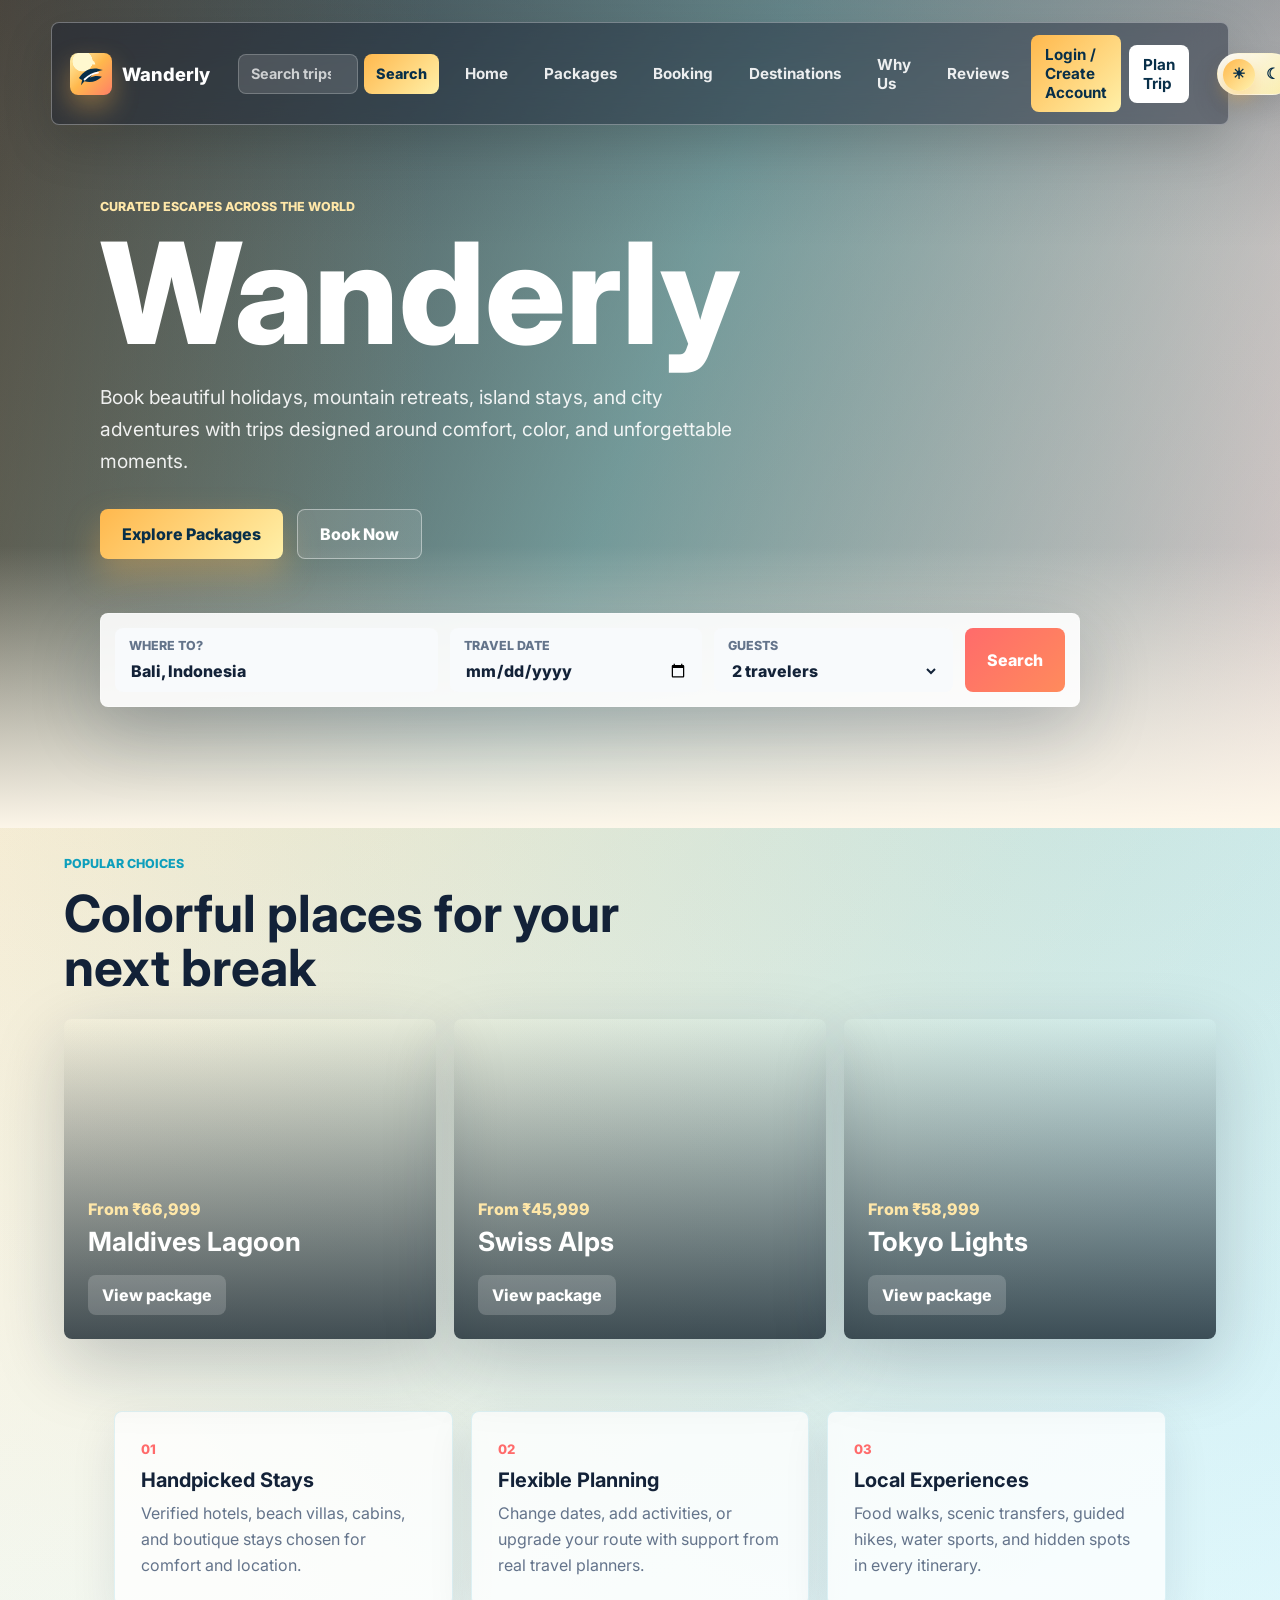
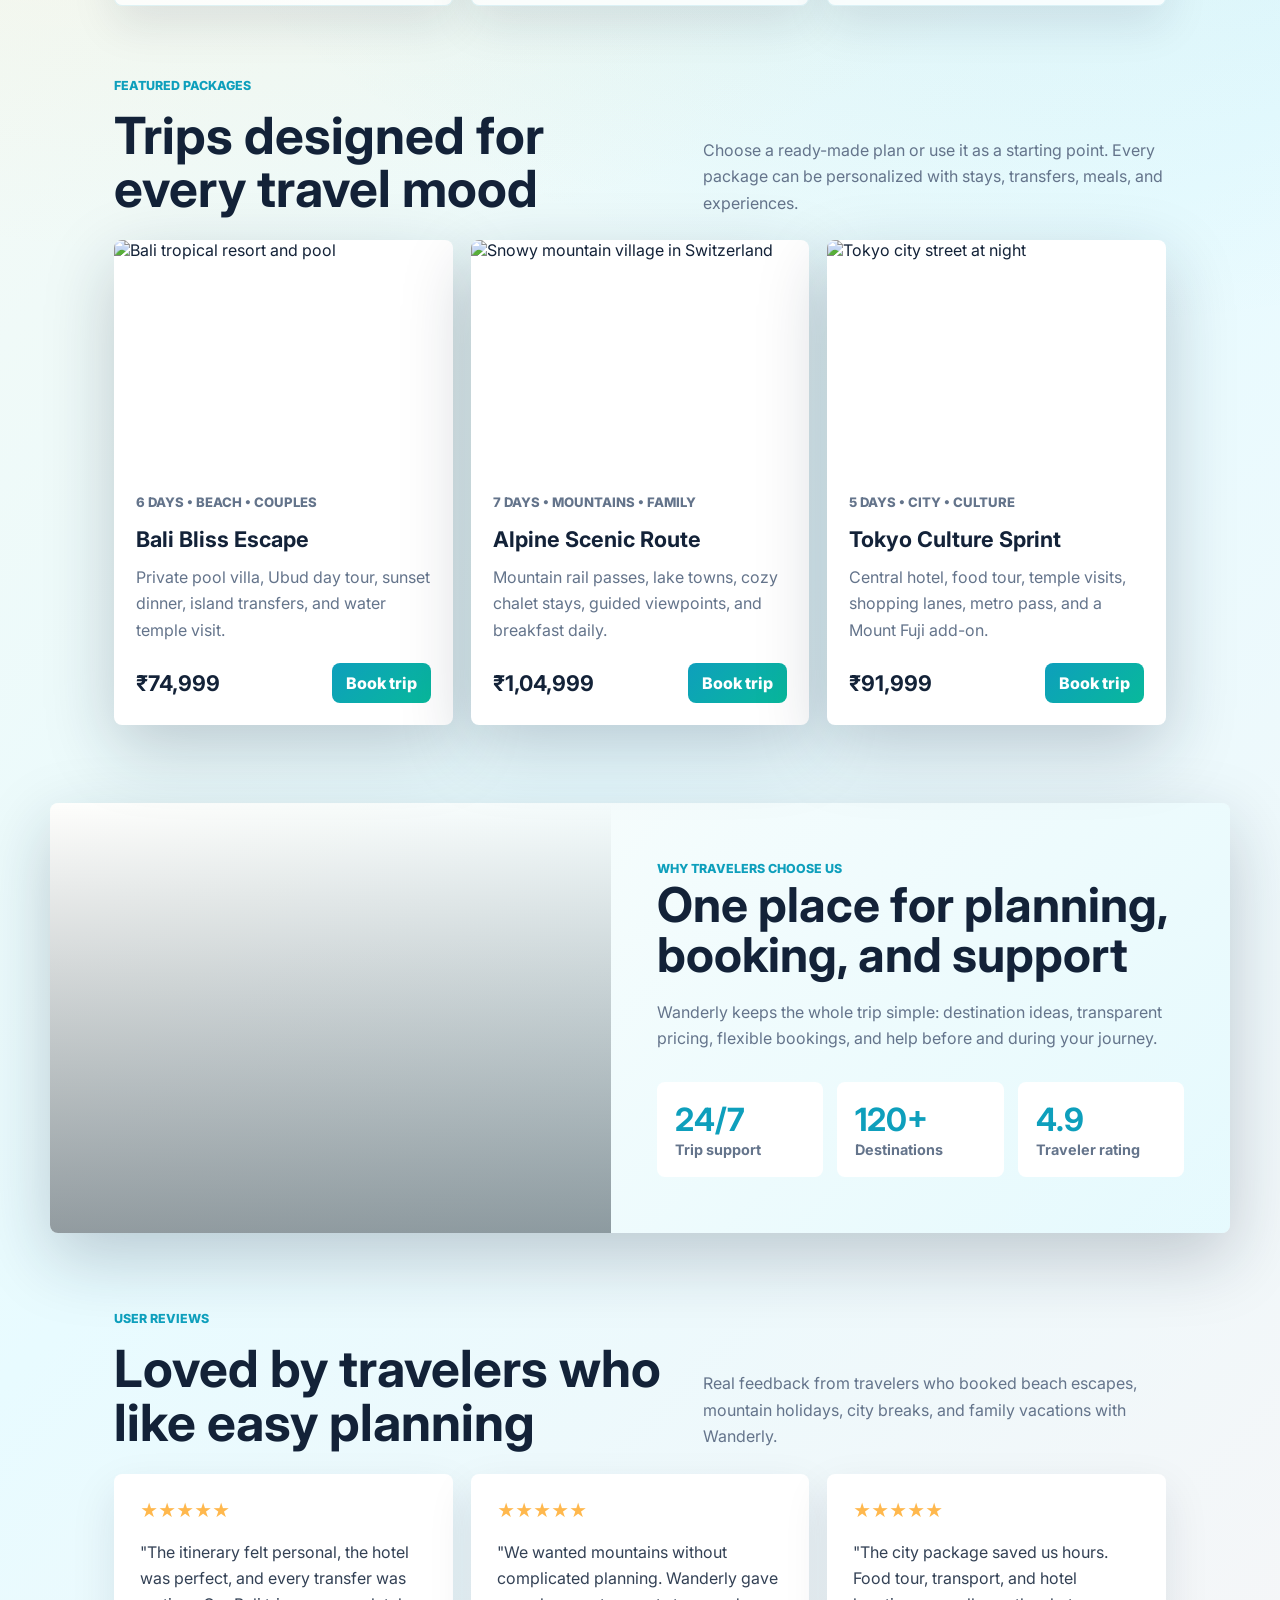
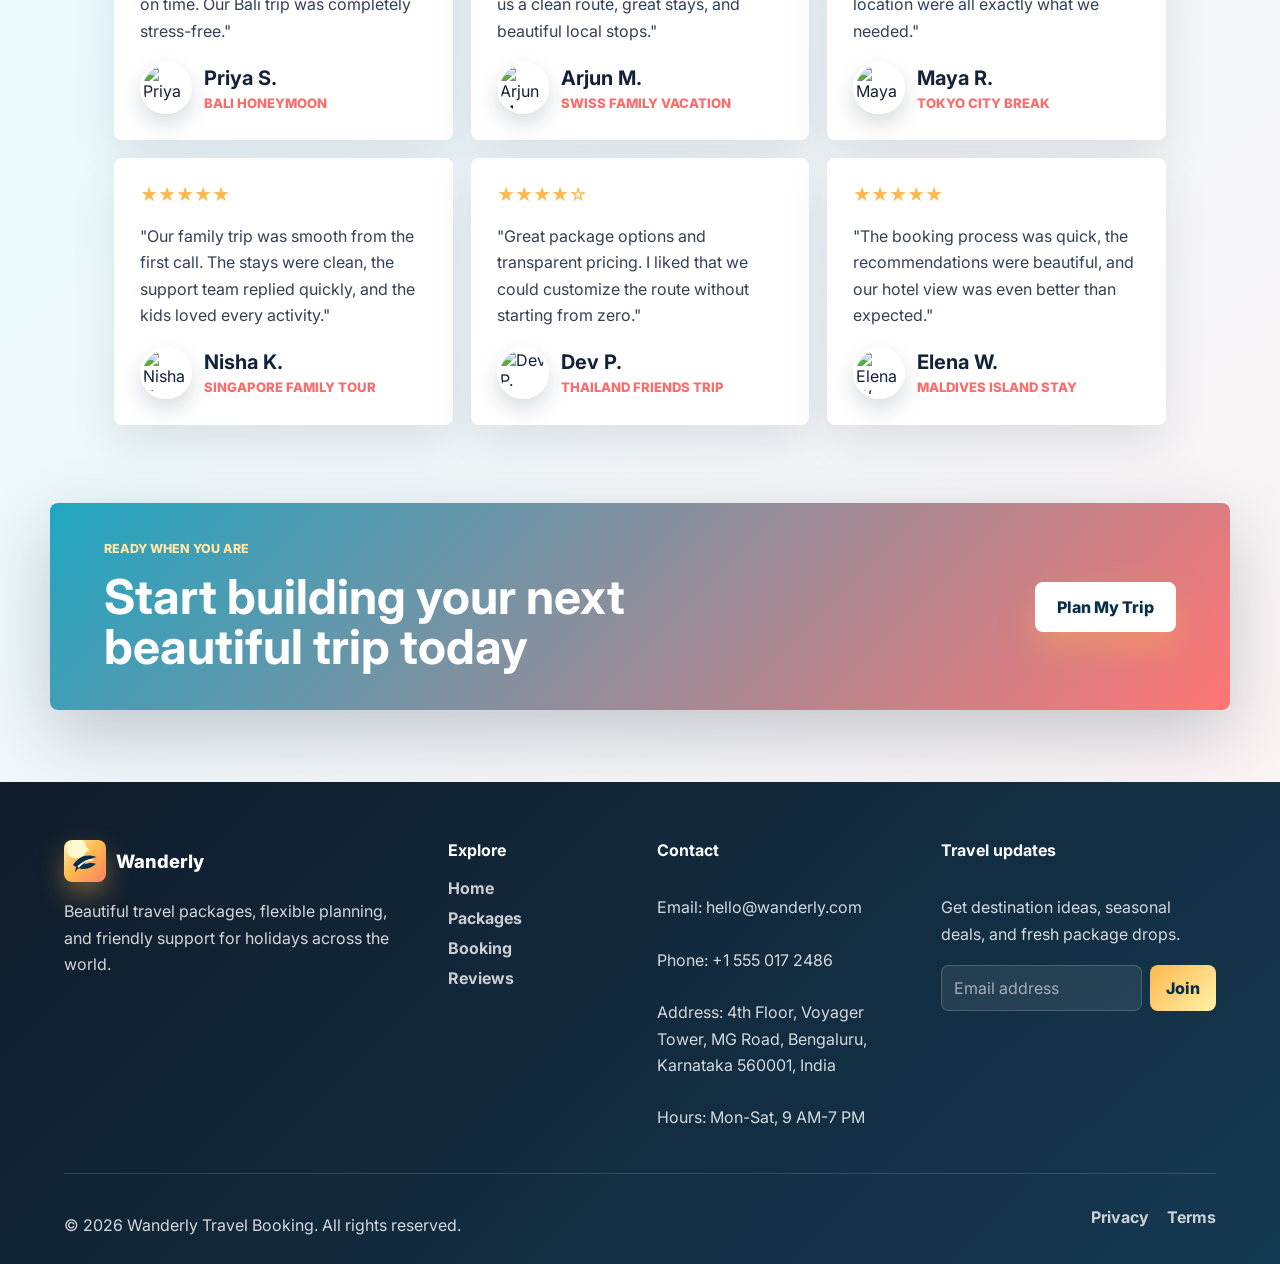
==== index.html @ e9e1ad0d "first commit" ====
<!DOCTYPE html>
<html lang="en">
<head>
  <meta charset="UTF-8">
  <meta name="viewport" content="width=device-width, initial-scale=1.0">
  <title>Wanderly Travel Booking</title>
  <link rel="preconnect" href="https://fonts.googleapis.com">
  <link rel="preconnect" href="https://fonts.gstatic.com" crossorigin>
  <link href="https://fonts.googleapis.com/css2?family=Inter:wght@400;500;600;700;800&display=swap" rel="stylesheet">
  <link rel="stylesheet" href="css/style.css">
</head>
<body>
  <header class="site-header">
    <nav class="navbar" aria-label="Main navigation">
      <a class="brand" href="index.html">
        <span class="brand-mark" aria-hidden="true">
          <svg viewBox="0 0 48 48" role="img">
            <path class="logo-sun" d="M24 4.5a6 6 0 0 1 6 6h-12a6 6 0 0 1 6-6Z"></path>
            <path class="logo-wing" d="M7 29.5c8.7-12.6 19.9-16.3 33.7-11.1-7.4 1-13.5 4.6-18.4 10.9 5.4-2.5 11.1-3 17.1-1.5-7.2 6.8-15.4 9-24.7 6.6L9.8 40l1.7-7.4A31 31 0 0 1 7 29.5Z"></path>
            <path class="logo-route" d="M15 31.8c5.8-5.8 12.1-9.1 18.8-9.8"></path>
          </svg>
        </span>
        <span>Wanderly</span>
      </a>

      <button class="menu-toggle" type="button" aria-label="Open navigation" aria-controls="primary-menu" aria-expanded="false">
        <span></span>
        <span></span>
        <span></span>
      </button>

      <div class="nav-links" id="primary-menu">
        <form class="nav-search" role="search">
          <input type="search" placeholder="Search trips" aria-label="Search trips">
          <button type="submit" aria-label="Search">Search</button>
        </form>
        <a href="index.html">Home</a>
        <a href="packages.html">Packages</a>
        <a href="booking.html">Booking</a>
        <a href="#destinations">Destinations</a>
        <a href="#why-us">Why Us</a>
        <a href="#reviews">Reviews</a>
        <a class="account-link" href="account.html">Login / Create Account</a>
        <a class="nav-cta" href="booking.html">Plan Trip</a>
      </div>

      <button class="theme-toggle" type="button" aria-label="Switch to dark mode" aria-pressed="false">
        <span class="theme-icon sun-icon">&#9728;</span>
        <span class="theme-knob"></span>
        <span class="theme-icon moon-icon">&#9790;</span>
      </button>
    </nav>
  </header>

  <main>
    <section class="hero">
      <div class="hero-overlay"></div>
      <div class="hero-content">
        <p class="eyebrow">Curated escapes across the world</p>
        <h1>Wanderly</h1>
        <p class="hero-copy">
          Book beautiful holidays, mountain retreats, island stays, and city adventures with trips designed around comfort, color, and unforgettable moments.
        </p>

        <div class="hero-actions">
          <a class="primary-btn" href="packages.html">Explore Packages</a>
          <a class="secondary-btn" href="booking.html">Book Now</a>
        </div>

        <div class="search-panel" aria-label="Trip search">
          <label>
            <span>Where to?</span>
            <input type="text" value="Bali, Indonesia" aria-label="Destination">
          </label>
          <label>
            <span>Travel date</span>
            <input type="date" aria-label="Travel date">
          </label>
          <label>
            <span>Guests</span>
            <select aria-label="Guests">
              <option>2 travelers</option>
              <option>3 travelers</option>
              <option>4 travelers</option>
              <option>Family trip</option>
            </select>
          </label>
          <a class="search-btn" href="booking.html">Search</a>
        </div>
      </div>
    </section>

    <section class="highlights" id="destinations">
      <div class="section-heading">
        <p class="eyebrow dark">Popular choices</p>
        <h2>Colorful places for your next break</h2>
      </div>

      <div class="destination-grid">
        <article class="destination-card beach">
          <div>
            <p>From &#8377;66,999</p>
            <h3>Maldives Lagoon</h3>
          </div>
          <a href="packages.html">View package</a>
        </article>
        <article class="destination-card mountain">
          <div>
            <p>From &#8377;45,999</p>
            <h3>Swiss Alps</h3>
          </div>
          <a href="packages.html">View package</a>
        </article>
        <article class="destination-card city">
          <div>
            <p>From &#8377;58,999</p>
            <h3>Tokyo Lights</h3>
          </div>
          <a href="packages.html">View package</a>
        </article>
      </div>
    </section>

    <section class="service-strip" aria-label="Travel services">
      <div class="service-item">
        <span>01</span>
        <h3>Handpicked Stays</h3>
        <p>Verified hotels, beach villas, cabins, and boutique stays chosen for comfort and location.</p>
      </div>
      <div class="service-item">
        <span>02</span>
        <h3>Flexible Planning</h3>
        <p>Change dates, add activities, or upgrade your route with support from real travel planners.</p>
      </div>
      <div class="service-item">
        <span>03</span>
        <h3>Local Experiences</h3>
        <p>Food walks, scenic transfers, guided hikes, water sports, and hidden spots in every itinerary.</p>
      </div>
    </section>

    <section class="featured-packages" id="packages-preview">
      <div class="section-heading split">
        <div>
          <p class="eyebrow dark">Featured packages</p>
          <h2>Trips designed for every travel mood</h2>
        </div>
        <p class="section-copy">
          Choose a ready-made plan or use it as a starting point. Every package can be personalized with stays, transfers, meals, and experiences.
        </p>
      </div>

      <div class="package-grid">
        <article class="package-card">
          <img src="https://images.unsplash.com/photo-1537996194471-e657df975ab4?auto=format&fit=crop&w=900&q=80" alt="Bali tropical resort and pool">
          <div class="package-body">
            <p class="package-meta">6 days &bull; Beach &bull; Couples</p>
            <h3>Bali Bliss Escape</h3>
            <p>Private pool villa, Ubud day tour, sunset dinner, island transfers, and water temple visit.</p>
            <div class="package-bottom">
              <strong>&#8377;74,999</strong>
              <a href="booking.html">Book trip</a>
            </div>
          </div>
        </article>

        <article class="package-card">
          <img src="https://images.unsplash.com/photo-1527004013197-933c4bb611b3?auto=format&fit=crop&w=900&q=80" alt="Snowy mountain village in Switzerland">
          <div class="package-body">
            <p class="package-meta">7 days &bull; Mountains &bull; Family</p>
            <h3>Alpine Scenic Route</h3>
            <p>Mountain rail passes, lake towns, cozy chalet stays, guided viewpoints, and breakfast daily.</p>
            <div class="package-bottom">
              <strong>&#8377;1,04,999</strong>
              <a href="booking.html">Book trip</a>
            </div>
          </div>
        </article>

        <article class="package-card">
          <img src="https://images.unsplash.com/photo-1503899036084-c55cdd92da26?auto=format&fit=crop&w=900&q=80" alt="Tokyo city street at night">
          <div class="package-body">
            <p class="package-meta">5 days &bull; City &bull; Culture</p>
            <h3>Tokyo Culture Sprint</h3>
            <p>Central hotel, food tour, temple visits, shopping lanes, metro pass, and a Mount Fuji add-on.</p>
            <div class="package-bottom">
              <strong>&#8377;91,999</strong>
              <a href="booking.html">Book trip</a>
            </div>
          </div>
        </article>
      </div>
    </section>

    <section class="why-us" id="why-us">
      <div class="why-media" aria-hidden="true"></div>
      <div class="why-content">
        <p class="eyebrow dark">Why travelers choose us</p>
        <h2>One place for planning, booking, and support</h2>
        <p>
          Wanderly keeps the whole trip simple: destination ideas, transparent pricing, flexible bookings, and help before and during your journey.
        </p>

        <div class="stats-grid">
          <div>
            <strong>24/7</strong>
            <span>Trip support</span>
          </div>
          <div>
            <strong>120+</strong>
            <span>Destinations</span>
          </div>
          <div>
            <strong>4.9</strong>
            <span>Traveler rating</span>
          </div>
        </div>
      </div>
    </section>

    <section class="testimonials" id="reviews">
      <div class="section-heading split">
        <div>
          <p class="eyebrow dark">User reviews</p>
          <h2>Loved by travelers who like easy planning</h2>
        </div>
        <p class="section-copy">
          Real feedback from travelers who booked beach escapes, mountain holidays, city breaks, and family vacations with Wanderly.
        </p>
      </div>

      <div class="testimonial-grid">
        <article class="testimonial-card">
          <div class="rating" aria-label="5 star rating">&#9733;&#9733;&#9733;&#9733;&#9733;</div>
          <p>"The itinerary felt personal, the hotel was perfect, and every transfer was on time. Our Bali trip was completely stress-free."</p>
          <div class="reviewer">
            <img src="https://images.unsplash.com/photo-1494790108377-be9c29b29330?auto=format&fit=crop&w=160&q=80" alt="Priya S.">
            <div>
              <strong>Priya S.</strong>
              <span>Bali honeymoon</span>
            </div>
          </div>
        </article>
        <article class="testimonial-card">
          <div class="rating" aria-label="5 star rating">&#9733;&#9733;&#9733;&#9733;&#9733;</div>
          <p>"We wanted mountains without complicated planning. Wanderly gave us a clean route, great stays, and beautiful local stops."</p>
          <div class="reviewer">
            <img src="https://images.unsplash.com/photo-1500648767791-00dcc994a43e?auto=format&fit=crop&w=160&q=80" alt="Arjun M.">
            <div>
              <strong>Arjun M.</strong>
              <span>Swiss family vacation</span>
            </div>
          </div>
        </article>
        <article class="testimonial-card">
          <div class="rating" aria-label="5 star rating">&#9733;&#9733;&#9733;&#9733;&#9733;</div>
          <p>"The city package saved us hours. Food tour, transport, and hotel location were all exactly what we needed."</p>
          <div class="reviewer">
            <img src="https://images.unsplash.com/photo-1534528741775-53994a69daeb?auto=format&fit=crop&w=160&q=80" alt="Maya R.">
            <div>
              <strong>Maya R.</strong>
              <span>Tokyo city break</span>
            </div>
          </div>
        </article>
        <article class="testimonial-card">
          <div class="rating" aria-label="5 star rating">&#9733;&#9733;&#9733;&#9733;&#9733;</div>
          <p>"Our family trip was smooth from the first call. The stays were clean, the support team replied quickly, and the kids loved every activity."</p>
          <div class="reviewer">
            <img src="https://images.unsplash.com/photo-1517841905240-472988babdf9?auto=format&fit=crop&w=160&q=80" alt="Nisha K.">
            <div>
              <strong>Nisha K.</strong>
              <span>Singapore family tour</span>
            </div>
          </div>
        </article>
        <article class="testimonial-card">
          <div class="rating" aria-label="4 star rating">&#9733;&#9733;&#9733;&#9733;&#9734;</div>
          <p>"Great package options and transparent pricing. I liked that we could customize the route without starting from zero."</p>
          <div class="reviewer">
            <img src="https://images.unsplash.com/photo-1506794778202-cad84cf45f1d?auto=format&fit=crop&w=160&q=80" alt="Dev P.">
            <div>
              <strong>Dev P.</strong>
              <span>Thailand friends trip</span>
            </div>
          </div>
        </article>
        <article class="testimonial-card">
          <div class="rating" aria-label="5 star rating">&#9733;&#9733;&#9733;&#9733;&#9733;</div>
          <p>"The booking process was quick, the recommendations were beautiful, and our hotel view was even better than expected."</p>
          <div class="reviewer">
            <img src="https://images.unsplash.com/photo-1524504388940-b1c1722653e1?auto=format&fit=crop&w=160&q=80" alt="Elena W.">
            <div>
              <strong>Elena W.</strong>
              <span>Maldives island stay</span>
            </div>
          </div>
        </article>
      </div>
    </section>

    <section class="final-cta">
      <div>
        <p class="eyebrow">Ready when you are</p>
        <h2>Start building your next beautiful trip today</h2>
      </div>
      <a class="primary-btn" href="booking.html">Plan My Trip</a>
    </section>
  </main>

  <footer class="site-footer">
    <div class="footer-grid">
      <div class="footer-brand">
        <a class="brand" href="index.html">
          <span class="brand-mark" aria-hidden="true">
            <svg viewBox="0 0 48 48" role="img">
              <path class="logo-sun" d="M24 4.5a6 6 0 0 1 6 6h-12a6 6 0 0 1 6-6Z"></path>
              <path class="logo-wing" d="M7 29.5c8.7-12.6 19.9-16.3 33.7-11.1-7.4 1-13.5 4.6-18.4 10.9 5.4-2.5 11.1-3 17.1-1.5-7.2 6.8-15.4 9-24.7 6.6L9.8 40l1.7-7.4A31 31 0 0 1 7 29.5Z"></path>
              <path class="logo-route" d="M15 31.8c5.8-5.8 12.1-9.1 18.8-9.8"></path>
            </svg>
          </span>
          <span>Wanderly</span>
        </a>
        <p>Beautiful travel packages, flexible planning, and friendly support for holidays across the world.</p>
      </div>

      <div class="footer-links">
        <h3>Explore</h3>
        <a href="index.html">Home</a>
        <a href="packages.html">Packages</a>
        <a href="booking.html">Booking</a>
        <a href="#reviews">Reviews</a>
      </div>

      <div class="footer-links">
        <h3>Contact</h3>
        <p>Email: hello@wanderly.com</p>
        <p>Phone: +1 555 017 2486</p>
        <p>Address: 4th Floor, Voyager Tower, MG Road, Bengaluru, Karnataka 560001, India</p>
        <p>Hours: Mon-Sat, 9 AM-7 PM</p>
      </div>

      <div class="footer-newsletter">
        <h3>Travel updates</h3>
        <p>Get destination ideas, seasonal deals, and fresh package drops.</p>
        <form>
          <input type="email" placeholder="Email address" aria-label="Email address">
          <button type="submit">Join</button>
        </form>
      </div>
    </div>

    <div class="footer-bottom">
      <p>&copy; 2026 Wanderly Travel Booking. All rights reserved.</p>
      <div>
        <a href="#">Privacy</a>
        <a href="#">Terms</a>
      </div>
    </div>
  </footer>

  <script src="js/main.js"></script>
</body>
</html>
---- css/style.css ----
* {
  box-sizing: border-box;
}

html {
  overflow-x: hidden;
  scroll-behavior: smooth;
}

:root {
  --ink: #132238;
  --muted: #64748b;
  --sun: #ffb84d;
  --coral: #ff6b6b;
  --ocean: #0e9fbc;
  --teal: #08b99b;
  --white: #ffffff;
  --glass: rgba(255, 255, 255, 0.18);
  --shadow: 0 24px 70px rgba(19, 34, 56, 0.22);
  --body-bg:
    radial-gradient(circle at 15% 10%, rgba(255, 184, 77, 0.24), transparent 34%),
    radial-gradient(circle at 85% 15%, rgba(14, 159, 188, 0.2), transparent 32%),
    linear-gradient(135deg, #fff8eb 0%, #e8fbff 52%, #fff2f2 100%);
  --card-bg: #ffffff;
  --soft-card-bg: rgba(255, 255, 255, 0.76);
  --field-bg: #f8fafc;
  --panel-bg: rgba(255, 255, 255, 0.9);
  --section-blend: linear-gradient(135deg, rgba(255, 255, 255, 0.92), rgba(232, 251, 255, 0.92));
  --review-text: #334155;
  --hero-fade: linear-gradient(0deg, rgba(255, 248, 235, 0.98), transparent);
}

body[data-theme="dark"] {
  --ink: #eef7ff;
  --muted: #a7b6ca;
  --white: #ffffff;
  --shadow: 0 24px 70px rgba(0, 0, 0, 0.38);
  --body-bg:
    radial-gradient(circle at 18% 6%, rgba(255, 184, 77, 0.16), transparent 32%),
    radial-gradient(circle at 84% 12%, rgba(8, 185, 155, 0.2), transparent 34%),
    linear-gradient(135deg, #071322 0%, #0d2638 48%, #171221 100%);
  --card-bg: #102235;
  --soft-card-bg: rgba(16, 34, 53, 0.82);
  --field-bg: #162b40;
  --panel-bg: rgba(16, 34, 53, 0.92);
  --section-blend: linear-gradient(135deg, rgba(16, 34, 53, 0.94), rgba(13, 38, 56, 0.94));
  --review-text: #d7e3ef;
  --hero-fade: linear-gradient(0deg, rgba(7, 19, 34, 0.98), transparent);
}

body {
  margin: 0;
  overflow-x: hidden;
  font-family: "Inter", Arial, sans-serif;
  color: var(--ink);
  background: var(--body-bg);
  transition: background 220ms ease, color 220ms ease;
}

a {
  color: inherit;
  text-decoration: none;
}

.site-header {
  position: fixed;
  top: 0;
  left: 0;
  z-index: 20;
  width: 100%;
  padding: 22px clamp(18px, 4vw, 64px);
}

.navbar {
  position: relative;
  display: flex;
  align-items: center;
  justify-content: space-between;
  gap: 28px;
  max-width: 1180px;
  width: 100%;
  margin: 0 auto;
  padding: 12px 14px 12px 18px;
  border: 1px solid rgba(255, 255, 255, 0.32);
  border-radius: 8px;
  background: rgba(15, 23, 42, 0.42);
  box-shadow: 0 18px 50px rgba(0, 0, 0, 0.16);
  backdrop-filter: blur(18px);
}

.brand {
  order: 1;
  flex: 0 0 auto;
  display: inline-flex;
  align-items: center;
  gap: 10px;
  color: var(--white);
  font-size: 1.15rem;
  font-weight: 800;
}

.brand-mark {
  display: inline-flex;
  width: 42px;
  height: 42px;
  align-items: center;
  justify-content: center;
  place-items: center;
  border-radius: 8px;
  color: #082f49;
  background:
    radial-gradient(circle at 30% 20%, #fff8cf 0 22%, transparent 23%),
    linear-gradient(135deg, #fff3b0 0%, var(--sun) 48%, #ff8066 100%);
  box-shadow: 0 12px 26px rgba(255, 184, 77, 0.38);
}

.brand-mark svg {
  width: 34px;
  height: 34px;
}

.logo-sun {
  fill: #fff8cf;
}

.logo-wing {
  fill: #082f49;
}

.logo-route {
  fill: none;
  stroke: #ffffff;
  stroke-linecap: round;
  stroke-width: 2.6;
}

.nav-links {
  order: 2;
  display: flex;
  align-items: center;
  justify-content: flex-end;
  flex: 1 1 auto;
  gap: 8px;
}

.nav-links a {
  padding: 10px 14px;
  border-radius: 8px;
  color: rgba(255, 255, 255, 0.9);
  font-size: 0.95rem;
  font-weight: 700;
  transition: 180ms ease;
}

.nav-links a:hover {
  background: rgba(255, 255, 255, 0.14);
  color: var(--white);
}

.nav-links .nav-cta {
  color: #082f49;
  background: #ffffff;
}

.nav-links .account-link {
  color: #082f49;
  background: linear-gradient(135deg, var(--sun), #fff0a8);
}

.nav-search {
  display: grid;
  grid-template-columns: minmax(120px, 180px) auto;
  gap: 6px;
  align-items: center;
  margin-right: 4px;
}

.nav-search input {
  min-width: 0;
  height: 40px;
  border: 1px solid rgba(255, 255, 255, 0.22);
  border-radius: 8px;
  padding: 0 12px;
  color: var(--white);
  background: rgba(255, 255, 255, 0.13);
  font: inherit;
  font-size: 0.9rem;
  font-weight: 700;
  outline: 0;
}

.nav-search input::placeholder {
  color: rgba(255, 255, 255, 0.72);
}

.nav-search input:focus {
  border-color: rgba(255, 184, 77, 0.8);
  box-shadow: 0 0 0 3px rgba(255, 184, 77, 0.18);
}

.nav-search button {
  height: 40px;
  border: 0;
  border-radius: 8px;
  padding: 0 12px;
  color: #082f49;
  background: linear-gradient(135deg, var(--sun), #fff0a8);
  font: inherit;
  font-size: 0.9rem;
  font-weight: 800;
  cursor: pointer;
}

.menu-toggle {
  order: 4;
  display: none;
  position: relative;
  width: 42px;
  height: 42px;
  flex: 0 0 auto;
  border: 1px solid rgba(255, 255, 255, 0.38);
  border-radius: 8px;
  background: linear-gradient(135deg, var(--coral), var(--sun));
  box-shadow: 0 12px 26px rgba(255, 107, 107, 0.3);
  cursor: pointer;
}

.theme-toggle {
  order: 3;
  position: relative;
  display: inline-flex;
  width: 76px;
  height: 42px;
  flex: 0 0 auto;
  align-items: center;
  justify-content: space-between;
  border: 1px solid rgba(255, 255, 255, 0.28);
  border-radius: 999px;
  padding: 0 10px;
  color: #082f49;
  background: linear-gradient(135deg, rgba(255, 255, 255, 0.96), rgba(255, 240, 168, 0.94));
  box-shadow: 0 14px 30px rgba(0, 0, 0, 0.14);
  cursor: pointer;
}

.theme-icon {
  position: relative;
  z-index: 2;
  display: grid;
  width: 20px;
  height: 20px;
  place-items: center;
  font-size: 0.95rem;
  font-weight: 800;
  line-height: 1;
}

.theme-knob {
  position: absolute;
  left: 5px;
  top: 5px;
  z-index: 1;
  width: 32px;
  height: 32px;
  border-radius: 50%;
  background: linear-gradient(135deg, var(--sun), #fff3b0);
  box-shadow: 0 8px 18px rgba(255, 184, 77, 0.42);
  transition: transform 200ms ease, background 200ms ease;
}

body[data-theme="dark"] .theme-toggle {
  color: #e8f7ff;
  background: linear-gradient(135deg, rgba(8, 18, 32, 0.98), rgba(14, 51, 74, 0.96));
}

body[data-theme="dark"] .theme-knob {
  transform: translateX(34px);
  background: linear-gradient(135deg, #7dd3fc, #2563eb);
  box-shadow: 0 8px 18px rgba(37, 99, 235, 0.38);
}

.menu-toggle span {
  position: absolute;
  left: 11px;
  display: block;
  width: 20px;
  height: 2px;
  border-radius: 999px;
  background: #ffffff;
  transition: transform 180ms ease, opacity 180ms ease, top 180ms ease;
}

body[data-theme="dark"] .menu-toggle {
  background: linear-gradient(135deg, var(--ocean), #2563eb);
  box-shadow: 0 12px 26px rgba(37, 99, 235, 0.3);
}

.auth-navbar {
  max-width: 1120px;
}

.auth-nav-actions {
  display: flex;
  align-items: center;
  gap: 12px;
}

.auth-nav-actions a {
  display: inline-flex;
  min-height: 42px;
  align-items: center;
  justify-content: center;
  border-radius: 8px;
  padding: 0 16px;
  color: #082f49;
  background: #ffffff;
  font-weight: 800;
}

.auth-page {
  min-height: 100vh;
  padding: 132px clamp(16px, 5vw, 72px) 52px;
  background:
    linear-gradient(110deg, rgba(4, 16, 31, 0.82), rgba(6, 78, 97, 0.58), rgba(255, 107, 107, 0.22)),
    url("https://images.unsplash.com/photo-1500530855697-b586d89ba3ee?auto=format&fit=crop&w=1800&q=85") center/cover;
}

.auth-shell {
  display: grid;
  grid-template-columns: 0.72fr 1.28fr;
  gap: 24px;
  max-width: 1120px;
  margin: 0 auto;
  align-items: stretch;
}

.auth-intro {
  display: flex;
  min-height: 640px;
  flex-direction: column;
  justify-content: flex-end;
  padding: 34px;
  border: 1px solid rgba(255, 255, 255, 0.28);
  border-radius: 8px;
  color: var(--white);
  background: rgba(15, 23, 42, 0.36);
  box-shadow: var(--shadow);
  backdrop-filter: blur(18px);
}

.auth-intro h1 {
  max-width: 420px;
  font-size: 4.4rem;
  line-height: 0.95;
}

.auth-intro p {
  max-width: 420px;
  margin: 22px 0 0;
  color: rgba(255, 255, 255, 0.86);
  line-height: 1.65;
}

.auth-benefits {
  display: flex;
  flex-wrap: wrap;
  gap: 10px;
  margin-top: 28px;
}

.auth-benefits span {
  padding: 10px 12px;
  border-radius: 8px;
  color: #082f49;
  background: rgba(255, 255, 255, 0.88);
  font-size: 0.86rem;
  font-weight: 800;
}

.auth-panels {
  display: grid;
  grid-template-columns: 1fr 1fr;
  gap: 18px;
}

.auth-card {
  display: flex;
  min-height: 640px;
  flex-direction: column;
  justify-content: center;
  padding: 34px;
  border: 1px solid rgba(255, 255, 255, 0.2);
  border-radius: 8px;
  background: var(--panel-bg);
  box-shadow: var(--shadow);
  backdrop-filter: blur(18px);
}

.auth-card h2 {
  margin: 0 0 24px;
  font-size: 2rem;
  line-height: 1.1;
}

.auth-card form {
  display: grid;
  gap: 16px;
}

.auth-card label {
  display: grid;
  gap: 8px;
}

.auth-card label span,
.check-label span {
  color: var(--muted);
  font-size: 0.82rem;
  font-weight: 800;
  text-transform: uppercase;
}

.auth-card input {
  width: 100%;
  min-width: 0;
  height: 50px;
  border: 1px solid rgba(100, 116, 139, 0.22);
  border-radius: 8px;
  padding: 0 14px;
  color: var(--ink);
  background: var(--field-bg);
  font: inherit;
  outline: 0;
}

.auth-card input:focus {
  border-color: rgba(14, 159, 188, 0.82);
  box-shadow: 0 0 0 3px rgba(14, 159, 188, 0.16);
}

.auth-card button {
  min-height: 52px;
  border: 0;
  border-radius: 8px;
  color: #082f49;
  background: linear-gradient(135deg, var(--sun), #fff0a8);
  font: inherit;
  font-weight: 800;
  cursor: pointer;
}

.signup-card button {
  color: var(--white);
  background: linear-gradient(135deg, var(--coral), #ff8b5c);
}

.form-row {
  display: flex;
  align-items: center;
  justify-content: space-between;
  gap: 14px;
}

.form-row a {
  color: var(--ocean);
  font-size: 0.9rem;
  font-weight: 800;
}

.check-label {
  display: inline-flex;
  grid-template-columns: auto 1fr;
  align-items: center;
  gap: 8px;
}

.check-label input {
  width: 16px;
  height: 16px;
}

.two-fields {
  display: grid;
  grid-template-columns: 1fr 1fr;
  gap: 12px;
}

.menu-toggle span:nth-child(1) {
  top: 14px;
}

.menu-toggle span:nth-child(2) {
  top: 20px;
}

.menu-toggle span:nth-child(3) {
  top: 26px;
}

.menu-toggle.is-active span:nth-child(1) {
  top: 20px;
  transform: rotate(45deg);
}

.menu-toggle.is-active span:nth-child(2) {
  opacity: 0;
}

.menu-toggle.is-active span:nth-child(3) {
  top: 20px;
  transform: rotate(-45deg);
}

.hero {
  position: relative;
  display: grid;
  min-height: max(720px, 92vh);
  padding: 142px clamp(18px, 5vw, 80px) 64px;
  overflow: hidden;
  background:
    linear-gradient(110deg, rgba(4, 16, 31, 0.82), rgba(6, 78, 97, 0.5), rgba(255, 107, 107, 0.24)),
    url("https://images.unsplash.com/photo-1507525428034-b723cf961d3e?auto=format&fit=crop&w=1800&q=85") center/cover;
}

.hero::after {
  content: "";
  position: absolute;
  inset: auto 0 0;
  height: 34%;
  background: var(--hero-fade);
  pointer-events: none;
}

.hero-overlay {
  position: absolute;
  inset: 0;
  background:
    linear-gradient(90deg, rgba(255, 184, 77, 0.14), transparent 34%),
    linear-gradient(180deg, rgba(15, 23, 42, 0.18), transparent 30%);
}

.hero-content {
  position: relative;
  z-index: 2;
  width: min(100%, 1080px);
  margin: auto;
  color: var(--white);
}

.eyebrow {
  margin: 0 0 16px;
  color: #ffe7a8;
  font-size: 0.78rem;
  font-weight: 800;
  letter-spacing: 0;
  text-transform: uppercase;
}

.eyebrow.dark {
  color: var(--ocean);
}

h1 {
  max-width: 760px;
  margin: 0;
  font-size: 8.8rem;
  line-height: 0.9;
  font-weight: 800;
}

.hero-copy {
  max-width: 640px;
  margin: 26px 0 0;
  color: rgba(255, 255, 255, 0.9);
  font-size: 1.2rem;
  line-height: 1.65;
}

.hero-actions {
  display: flex;
  flex-wrap: wrap;
  gap: 14px;
  margin-top: 32px;
}

.primary-btn,
.secondary-btn,
.search-btn {
  display: inline-flex;
  align-items: center;
  justify-content: center;
  min-height: 50px;
  padding: 0 22px;
  border-radius: 8px;
  font-weight: 800;
}

.primary-btn {
  color: #082f49;
  background: linear-gradient(135deg, var(--sun), #fff0a8);
  box-shadow: 0 16px 34px rgba(255, 184, 77, 0.35);
}

.secondary-btn {
  color: var(--white);
  border: 1px solid rgba(255, 255, 255, 0.42);
  background: rgba(255, 255, 255, 0.12);
}

.search-panel {
  display: grid;
  grid-template-columns: 1.15fr 0.9fr 0.85fr auto;
  gap: 12px;
  max-width: 980px;
  margin-top: 54px;
  padding: 14px;
  border: 1px solid rgba(255, 255, 255, 0.32);
  border-radius: 8px;
  background: var(--panel-bg);
  box-shadow: var(--shadow);
}

.search-panel label {
  display: grid;
  min-width: 0;
  gap: 7px;
  padding: 10px 14px;
  border-radius: 8px;
  background: var(--field-bg);
}

.search-panel span {
  color: var(--muted);
  font-size: 0.78rem;
  font-weight: 800;
  text-transform: uppercase;
}

.search-panel input,
.search-panel select {
  width: 100%;
  min-width: 0;
  border: 0;
  outline: 0;
  color: var(--ink);
  background: transparent;
  font: inherit;
  font-weight: 800;
}

.search-btn {
  align-self: stretch;
  color: var(--white);
  background: linear-gradient(135deg, var(--coral), #ff8b5c);
}

.highlights {
  position: relative;
  z-index: 3;
  padding: 28px clamp(18px, 5vw, 80px) 72px;
}

.section-heading {
  max-width: 1180px;
  margin: 0 auto 24px;
}

.section-heading h2 {
  max-width: 620px;
  margin: 0;
  font-size: 3.2rem;
  line-height: 1.05;
}

.destination-grid {
  display: grid;
  grid-template-columns: repeat(3, minmax(0, 1fr));
  gap: 18px;
  max-width: 1180px;
  margin: 0 auto;
}

.destination-card {
  display: flex;
  min-height: 320px;
  flex-direction: column;
  justify-content: flex-end;
  gap: 18px;
  overflow: hidden;
  padding: 24px;
  border-radius: 8px;
  color: var(--white);
  background-size: cover;
  background-position: center;
  box-shadow: var(--shadow);
}

.destination-card.beach {
  background-image: linear-gradient(180deg, transparent, rgba(5, 20, 31, 0.74)), url("https://images.unsplash.com/photo-1514282401047-d79a71a590e8?auto=format&fit=crop&w=900&q=80");
}

.destination-card.mountain {
  background-image: linear-gradient(180deg, transparent, rgba(5, 20, 31, 0.74)), url("https://images.unsplash.com/photo-1506905925346-21bda4d32df4?auto=format&fit=crop&w=900&q=80");
}

.destination-card.city {
  background-image: linear-gradient(180deg, transparent, rgba(5, 20, 31, 0.74)), url("https://images.unsplash.com/photo-1540959733332-eab4deabeeaf?auto=format&fit=crop&w=900&q=80");
}

.destination-card p {
  margin: 0 0 6px;
  color: #ffe7a8;
  font-weight: 800;
}

.destination-card h3 {
  margin: 0;
  font-size: 1.65rem;
}

.destination-card a {
  width: fit-content;
  padding: 10px 14px;
  border-radius: 8px;
  background: rgba(255, 255, 255, 0.18);
  font-weight: 800;
}

.service-strip,
.featured-packages,
.why-us,
.testimonials,
.final-cta,
.footer-grid,
.footer-bottom {
  max-width: 1180px;
  margin: 0 auto;
}

.service-strip {
  display: grid;
  grid-template-columns: repeat(3, minmax(0, 1fr));
  gap: 18px;
  padding: 0 clamp(18px, 5vw, 80px) 72px;
}

.service-item {
  padding: 26px;
  border: 1px solid rgba(14, 159, 188, 0.12);
  border-radius: 8px;
  background: var(--soft-card-bg);
  box-shadow: 0 18px 45px rgba(19, 34, 56, 0.1);
}

.service-item span,
.package-meta,
.reviewer span {
  color: var(--coral);
  font-size: 0.82rem;
  font-weight: 800;
  text-transform: uppercase;
}

.service-item h3,
.package-body h3,
.reviewer strong {
  margin: 10px 0 8px;
  font-size: 1.25rem;
}

.service-item p,
.package-body p,
.why-content p,
.testimonial-card p,
.section-copy {
  margin: 0;
  color: var(--muted);
  line-height: 1.65;
}

.featured-packages,
.testimonials {
  padding: 0 clamp(18px, 5vw, 80px) 78px;
}

.section-heading.split {
  display: grid;
  grid-template-columns: 1.1fr 0.9fr;
  gap: 24px;
  align-items: end;
}

.section-copy {
  max-width: 470px;
}

.package-grid {
  display: grid;
  grid-template-columns: repeat(3, minmax(0, 1fr));
  gap: 18px;
}

.package-card {
  overflow: hidden;
  border-radius: 8px;
  background: var(--card-bg);
  box-shadow: var(--shadow);
}

.package-card img {
  display: block;
  width: 100%;
  height: 230px;
  object-fit: cover;
}

.package-body {
  display: grid;
  gap: 12px;
  padding: 22px;
}

.package-body h3 {
  margin: 0;
  font-size: 1.35rem;
}

.package-bottom {
  display: flex;
  align-items: center;
  justify-content: space-between;
  gap: 14px;
  margin-top: 8px;
}

.package-bottom strong {
  color: var(--ink);
  font-size: 1.35rem;
}

.package-bottom a {
  padding: 10px 14px;
  border-radius: 8px;
  color: var(--white);
  background: linear-gradient(135deg, var(--ocean), var(--teal));
  font-weight: 800;
}

.why-us {
  display: grid;
  grid-template-columns: 0.95fr 1.05fr;
  gap: 0;
  overflow: hidden;
  border-radius: 8px;
  background:
    var(--section-blend),
    linear-gradient(135deg, rgba(255, 184, 77, 0.2), rgba(14, 159, 188, 0.18));
  box-shadow: var(--shadow);
}

.why-media {
  min-height: 430px;
  background:
    linear-gradient(180deg, transparent, rgba(5, 20, 31, 0.42)),
    url("https://images.unsplash.com/photo-1469854523086-cc02fe5d8800?auto=format&fit=crop&w=1000&q=80") center/cover;
}

.why-content {
  align-self: center;
  padding: 46px;
}

.why-content h2,
.final-cta h2 {
  margin: 0 0 18px;
  font-size: 3rem;
  line-height: 1.05;
}

.stats-grid {
  display: grid;
  grid-template-columns: repeat(3, minmax(0, 1fr));
  gap: 14px;
  margin-top: 30px;
}

.stats-grid div {
  padding: 18px;
  border-radius: 8px;
  background: var(--card-bg);
}

.stats-grid strong {
  display: block;
  color: var(--ocean);
  font-size: 2rem;
}

.stats-grid span {
  color: var(--muted);
  font-size: 0.9rem;
  font-weight: 700;
}

.testimonials {
  padding-top: 78px;
}

.testimonial-grid {
  display: grid;
  grid-template-columns: repeat(3, minmax(0, 1fr));
  gap: 18px;
}

.testimonial-card {
  display: flex;
  min-height: 250px;
  flex-direction: column;
  justify-content: space-between;
  gap: 18px;
  padding: 26px;
  border-radius: 8px;
  background: var(--card-bg);
  box-shadow: 0 18px 45px rgba(19, 34, 56, 0.1);
}

.rating {
  color: var(--sun);
  font-size: 1.1rem;
  letter-spacing: 0;
}

.testimonial-card p {
  color: var(--review-text);
}

.reviewer {
  display: flex;
  align-items: center;
  gap: 12px;
}

.reviewer img {
  width: 52px;
  height: 52px;
  flex: 0 0 auto;
  border: 3px solid var(--card-bg);
  border-radius: 50%;
  box-shadow: 0 10px 22px rgba(19, 34, 56, 0.16);
  object-fit: cover;
}

.reviewer div {
  display: grid;
  gap: 5px;
}

.reviewer strong {
  margin: 0;
  color: var(--ink);
}

.final-cta {
  display: flex;
  align-items: center;
  justify-content: space-between;
  gap: 28px;
  margin-bottom: 72px;
  padding: 38px clamp(24px, 5vw, 54px);
  border-radius: 8px;
  color: var(--white);
  background:
    linear-gradient(135deg, rgba(14, 159, 188, 0.92), rgba(255, 107, 107, 0.92)),
    url("https://images.unsplash.com/photo-1476514525535-07fb3b4ae5f1?auto=format&fit=crop&w=1400&q=80") center/cover;
  box-shadow: var(--shadow);
}

.final-cta h2 {
  max-width: 640px;
  margin-bottom: 0;
}

.final-cta .primary-btn {
  flex: 0 0 auto;
  background: var(--white);
}

.site-footer {
  padding: 58px clamp(18px, 5vw, 80px) 26px;
  color: rgba(255, 255, 255, 0.82);
  background:
    linear-gradient(135deg, rgba(7, 19, 34, 0.96), rgba(8, 47, 73, 0.95)),
    radial-gradient(circle at top right, rgba(255, 184, 77, 0.2), transparent 30%);
}

.footer-grid {
  display: grid;
  grid-template-columns: 1.4fr 0.7fr 1fr 1.1fr;
  gap: 34px;
}

.footer-brand p,
.footer-links p,
.footer-newsletter p,
.footer-bottom p {
  margin: 16px 0 0;
  line-height: 1.65;
}

.footer-links,
.footer-newsletter {
  display: grid;
  align-content: start;
  gap: 10px;
}

.footer-links h3,
.footer-newsletter h3 {
  margin: 0 0 8px;
  color: var(--white);
  font-size: 1rem;
}

.footer-links a {
  width: fit-content;
  color: rgba(255, 255, 255, 0.78);
  font-weight: 700;
}

.footer-links a:hover,
.footer-bottom a:hover {
  color: var(--sun);
}

.footer-newsletter form {
  display: grid;
  grid-template-columns: 1fr auto;
  gap: 8px;
  margin-top: 8px;
}

.footer-newsletter input {
  min-width: 0;
  height: 46px;
  border: 1px solid rgba(255, 255, 255, 0.18);
  border-radius: 8px;
  padding: 0 12px;
  color: var(--white);
  background: rgba(255, 255, 255, 0.08);
  font: inherit;
}

.footer-newsletter input::placeholder {
  color: rgba(255, 255, 255, 0.58);
}

.footer-newsletter button {
  height: 46px;
  border: 0;
  border-radius: 8px;
  padding: 0 16px;
  color: #082f49;
  background: linear-gradient(135deg, var(--sun), #fff0a8);
  font: inherit;
  font-weight: 800;
  cursor: pointer;
}

.footer-bottom {
  display: flex;
  align-items: center;
  justify-content: space-between;
  gap: 18px;
  margin-top: 42px;
  padding-top: 22px;
  border-top: 1px solid rgba(255, 255, 255, 0.14);
}

.footer-bottom div {
  display: flex;
  gap: 18px;
}

.footer-bottom a {
  color: rgba(255, 255, 255, 0.78);
  font-weight: 700;
}

@media (max-width: 1120px) {
  .site-header {
    padding: 18px 24px;
  }

  .navbar {
    gap: 16px;
  }

  .nav-links {
    gap: 4px;
  }

  .nav-links a {
    padding: 10px 11px;
    font-size: 0.9rem;
  }

  .nav-search {
    grid-template-columns: minmax(100px, 150px) auto;
  }

  h1 {
    font-size: 7.2rem;
  }

  .search-panel {
    grid-template-columns: 1fr 1fr;
    max-width: 760px;
  }

  .search-btn {
    grid-column: 1 / -1;
  }

  .destination-grid,
  .package-grid,
  .testimonial-grid {
    grid-template-columns: repeat(2, minmax(0, 1fr));
  }

  .destination-card.city {
    grid-column: 1 / -1;
  }

  .package-card:last-child {
    grid-column: 1 / -1;
  }

  .why-content h2,
  .final-cta h2 {
    font-size: 2.4rem;
  }

  .footer-grid {
    grid-template-columns: 1fr 1fr;
  }

  .auth-shell {
    grid-template-columns: 1fr;
  }

  .auth-intro,
  .auth-card {
    min-height: auto;
  }

  .auth-intro h1 {
    font-size: 3.4rem;
  }
}

@media (max-width: 1180px) {
  .menu-toggle {
    display: block;
  }

  .nav-links {
    position: absolute;
    top: calc(100% + 10px);
    left: 0;
    right: 0;
    display: flex;
    flex-direction: column;
    align-items: stretch;
    max-height: 0;
    overflow: hidden;
    padding: 12px;
    border-radius: 8px;
    background: rgba(15, 23, 42, 0.96);
    box-shadow: 0 18px 40px rgba(0, 0, 0, 0.22);
    opacity: 0;
    pointer-events: none;
    transform: translateY(-8px);
    transition: max-height 220ms ease, opacity 180ms ease, transform 180ms ease;
  }

  .nav-links.is-open {
    max-height: 360px;
    opacity: 1;
    pointer-events: auto;
    transform: translateY(0);
  }

  .nav-links a {
    min-height: 44px;
    text-align: center;
  }

  .nav-search {
    grid-template-columns: 1fr auto;
    margin: 0 0 6px;
  }

  .nav-search input,
  .nav-search button {
    height: 44px;
  }

  .nav-links .account-link {
    order: 20;
  }
}

@media (max-width: 820px) {
  .site-header {
    padding: 14px;
  }

  .hero {
    min-height: 680px;
    padding: 120px 18px 54px;
  }

  h1 {
    font-size: 5.7rem;
  }

  .hero-copy {
    max-width: 560px;
  }

  .section-heading h2,
  .why-content h2,
  .final-cta h2 {
    font-size: 2.4rem;
  }

  .search-panel {
    grid-template-columns: 1fr;
    max-width: 560px;
  }

  .search-panel {
    margin-top: 36px;
  }

  .service-strip,
  .destination-grid,
  .package-grid,
  .testimonial-grid,
  .section-heading.split,
  .why-us {
    grid-template-columns: 1fr;
  }

  .destination-card.city {
    grid-column: auto;
  }

  .package-card:last-child {
    grid-column: auto;
  }

  .service-strip {
    padding-bottom: 56px;
  }

  .why-media {
    min-height: 300px;
  }

  .why-content {
    padding: 32px;
  }

  .final-cta {
    align-items: stretch;
    flex-direction: column;
    margin-left: 18px;
    margin-right: 18px;
  }

  .footer-grid {
    grid-template-columns: 1fr;
  }

  .footer-bottom {
    align-items: flex-start;
    flex-direction: column;
  }

  .auth-page {
    padding-top: 112px;
  }

  .auth-panels {
    grid-template-columns: 1fr;
  }

  .auth-card {
    padding: 28px;
  }

  .destination-card {
    min-height: 260px;
  }
}

@media (max-width: 520px) {
  .site-header {
    padding: 10px;
  }

  .navbar {
    padding: 10px;
  }

  .nav-search {
    grid-template-columns: 1fr;
  }

  .auth-navbar {
    gap: 10px;
  }

  .auth-nav-actions {
    gap: 8px;
  }

  .auth-nav-actions a {
    min-height: 38px;
    padding: 0 12px;
    font-size: 0.88rem;
  }

  .auth-page {
    padding: 100px 14px 42px;
  }

  .auth-intro,
  .auth-card {
    padding: 22px;
  }

  .auth-intro h1 {
    font-size: 2.8rem;
  }

  .auth-card h2 {
    font-size: 1.65rem;
  }

  .two-fields,
  .form-row {
    grid-template-columns: 1fr;
  }

  .form-row {
    display: grid;
    justify-items: start;
  }

  .brand {
    font-size: 1rem;
  }

  .brand-mark {
    width: 34px;
    height: 34px;
  }

  .brand-mark svg {
    width: 28px;
    height: 28px;
  }

  h1 {
    font-size: 3.8rem;
  }

  .hero {
    min-height: 720px;
    padding: 104px 14px 42px;
    background-position: 58% center;
  }

  .hero-copy {
    font-size: 1rem;
    line-height: 1.55;
  }

  .section-heading h2,
  .why-content h2,
  .final-cta h2 {
    font-size: 2rem;
  }

  .hero-actions {
    display: grid;
  }

  .primary-btn,
  .secondary-btn,
  .search-btn {
    width: 100%;
  }

  .search-panel {
    padding: 10px;
  }

  .search-panel label {
    padding: 10px 12px;
  }

  .highlights {
    padding: 22px 14px 52px;
  }

  .service-strip,
  .featured-packages,
  .testimonials {
    padding-left: 14px;
    padding-right: 14px;
  }

  .package-card img {
    height: 210px;
  }

  .package-bottom,
  .stats-grid {
    grid-template-columns: 1fr;
  }

  .package-bottom {
    display: grid;
  }

  .package-bottom a {
    text-align: center;
  }

  .why-content {
    padding: 26px 20px;
  }

  .stats-grid {
    display: grid;
  }

  .final-cta {
    margin: 0 14px 52px;
    padding: 28px 20px;
  }

  .site-footer {
    padding: 42px 14px 24px;
  }

  .footer-newsletter form {
    grid-template-columns: 1fr;
  }

  .destination-card {
    min-height: 240px;
    padding: 20px;
  }
}

@media (max-width: 360px) {
  h1 {
    font-size: 3.2rem;
  }

  .brand span:last-child {
    display: none;
  }

  .hero {
    min-height: 700px;
  }
}
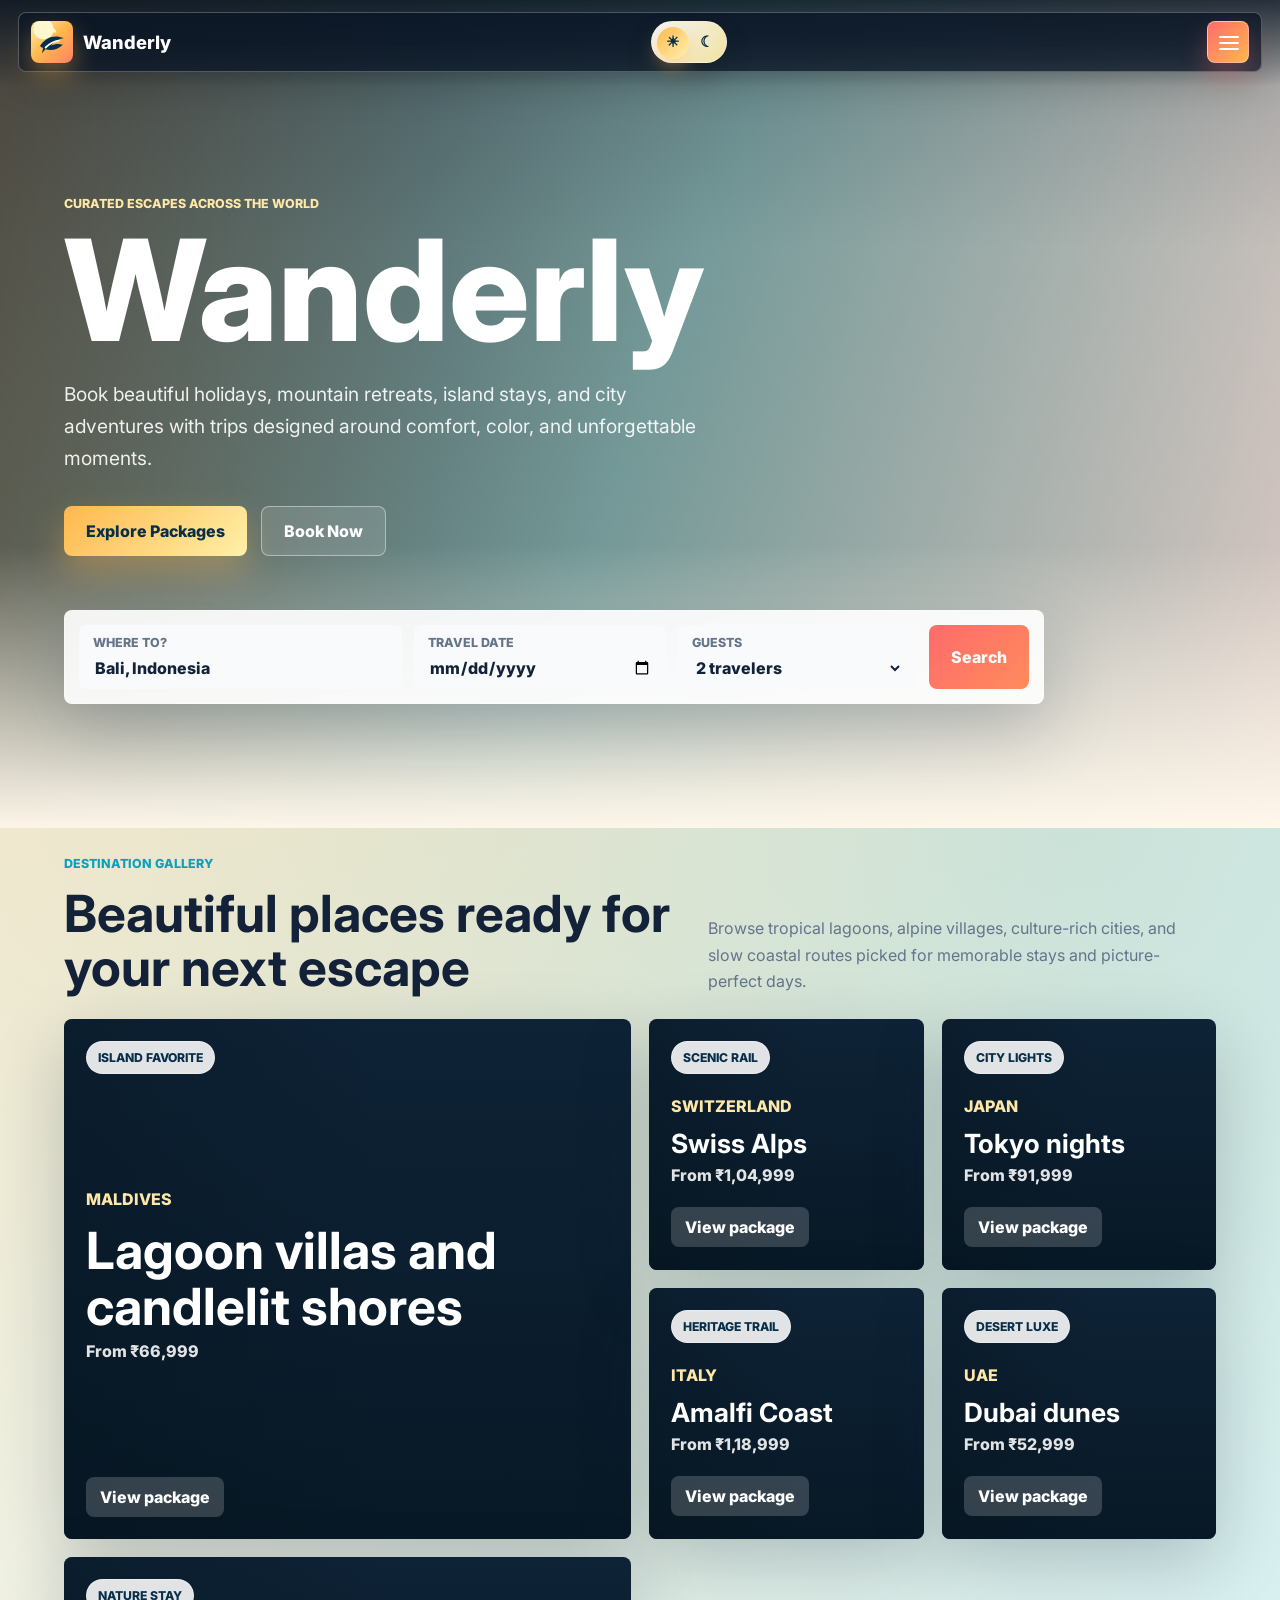
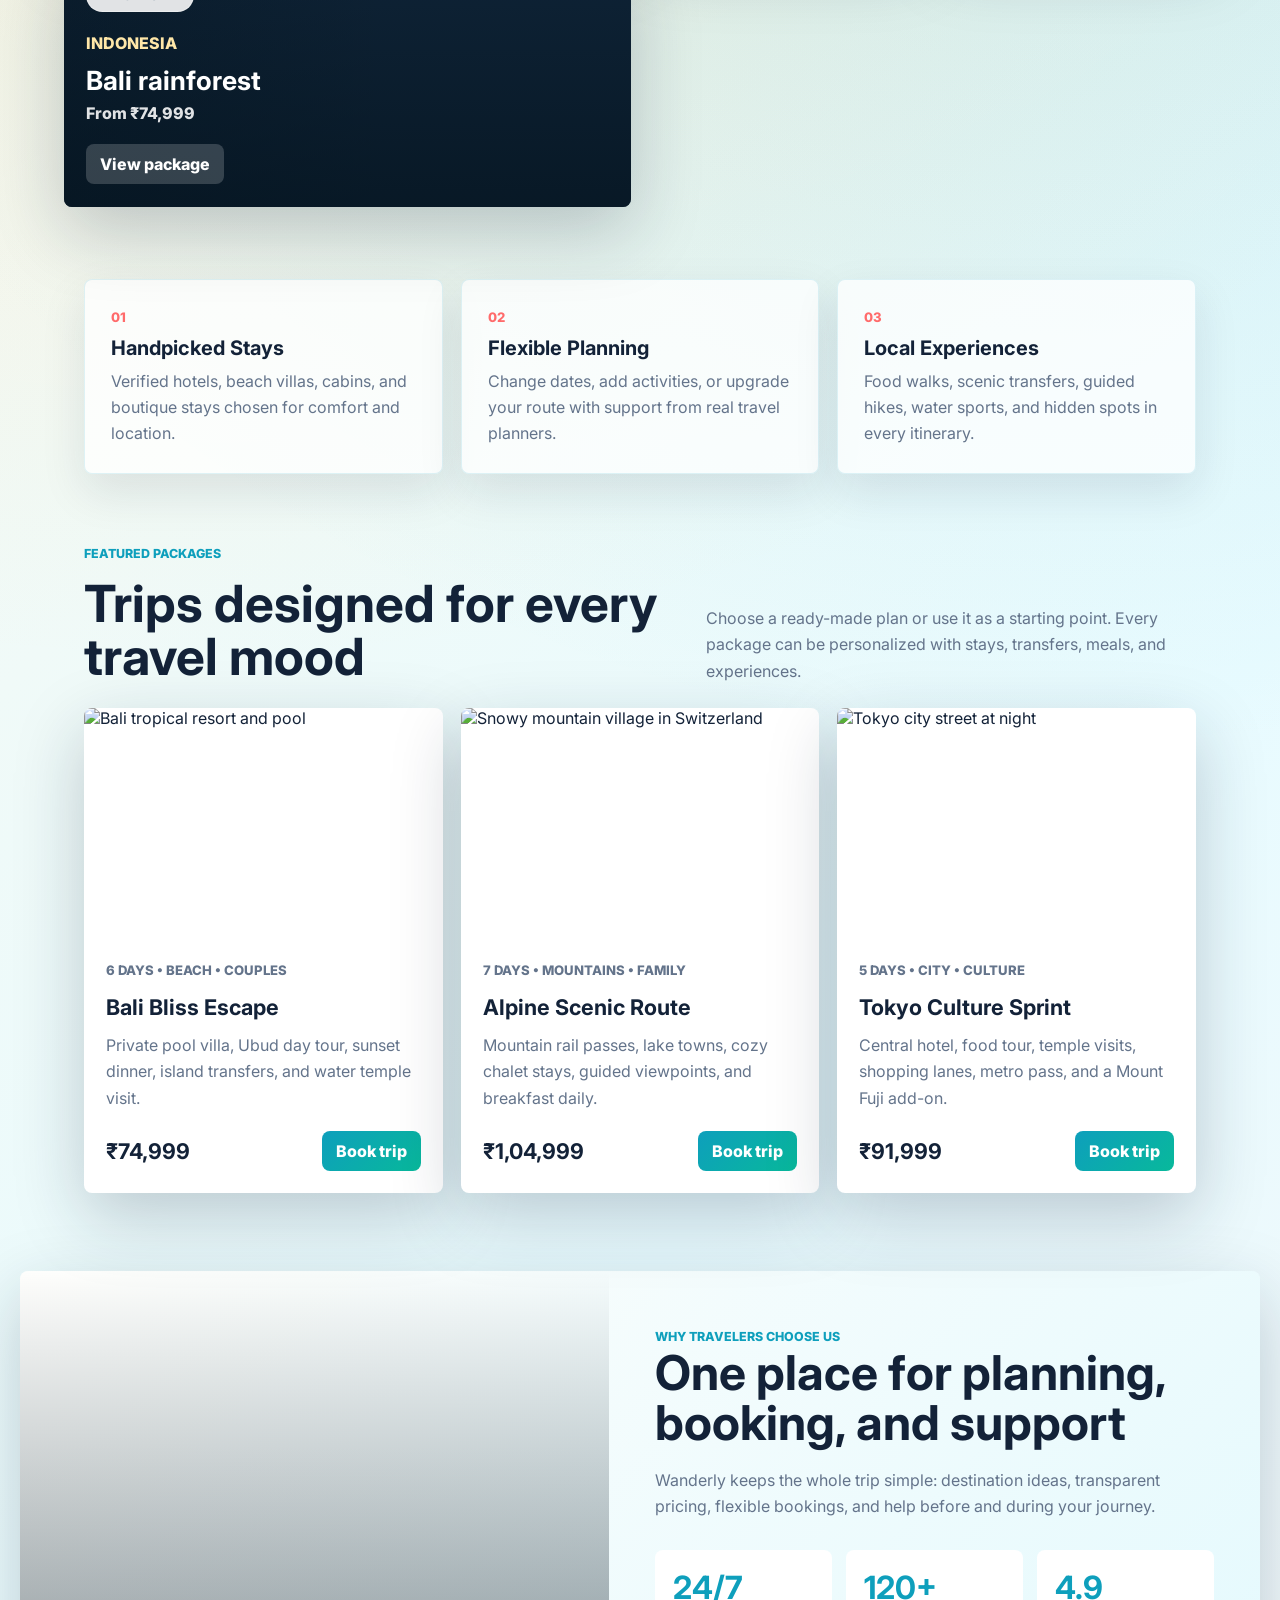
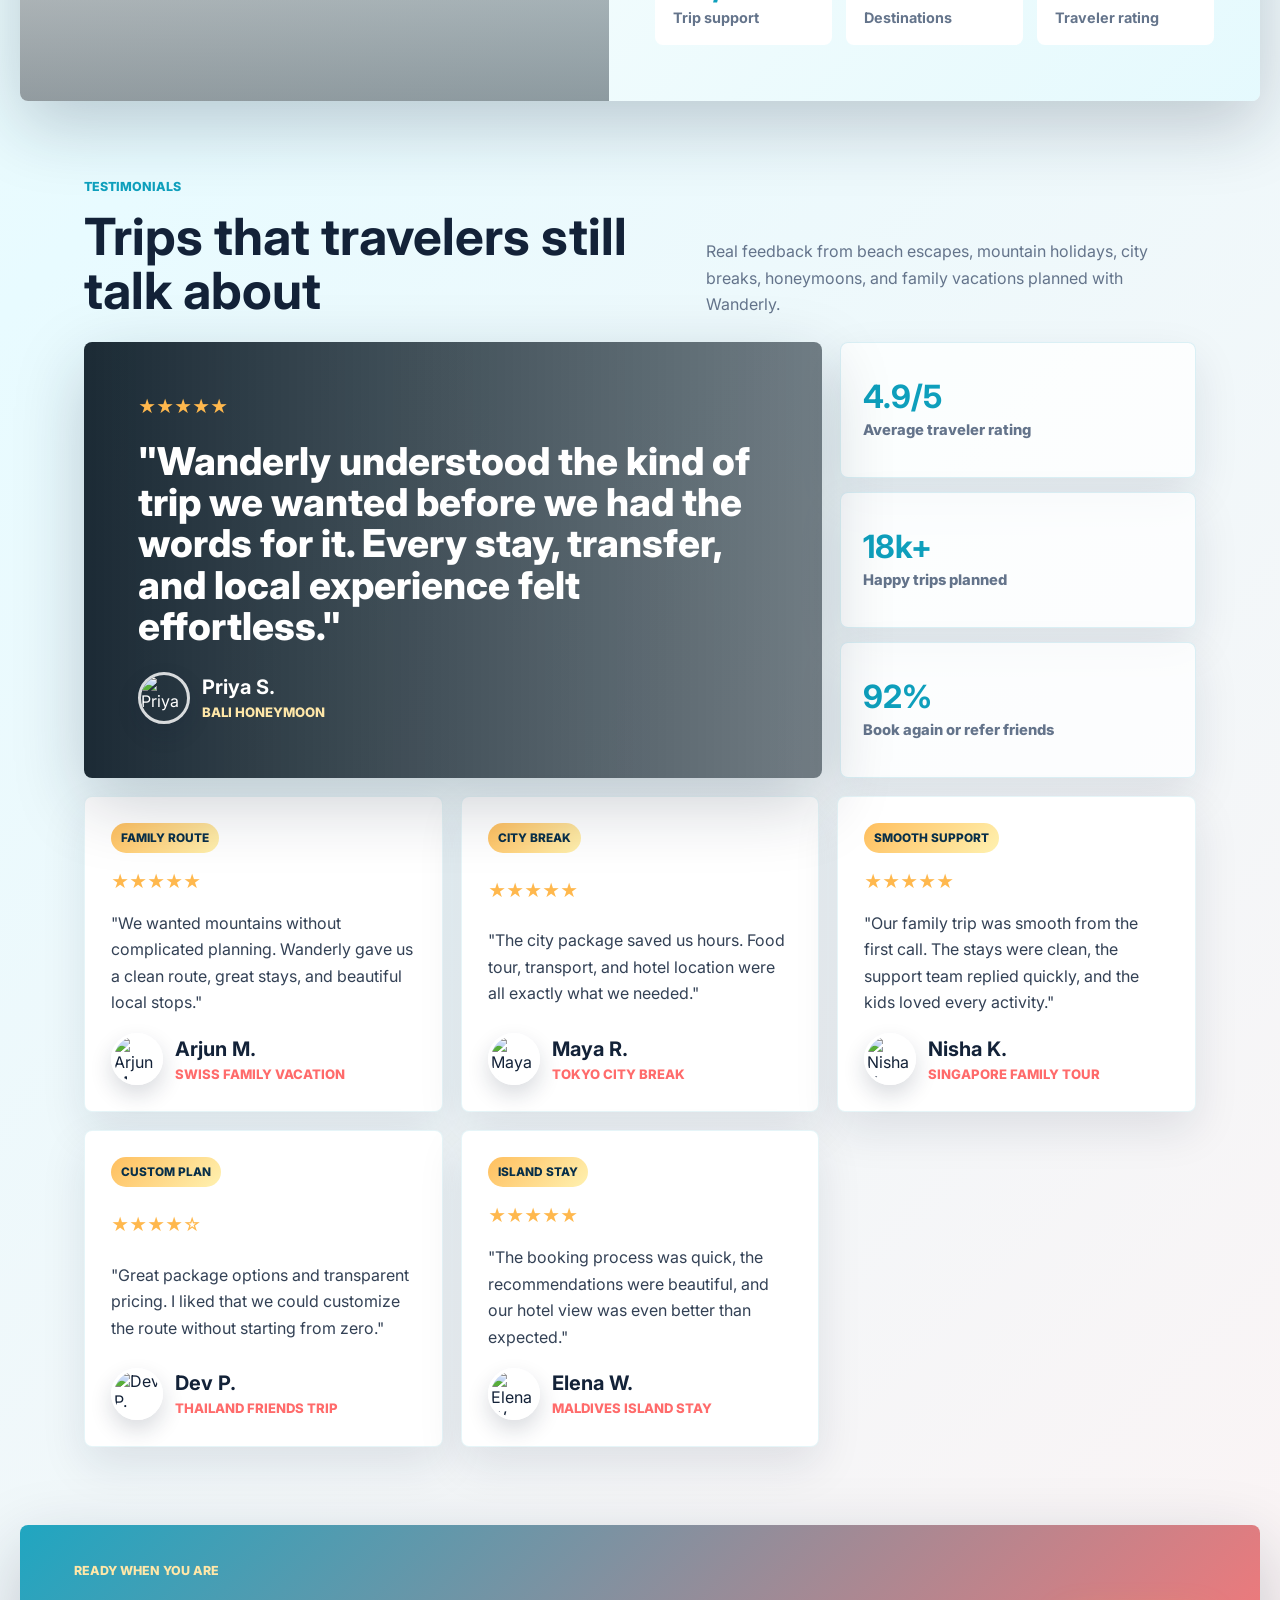
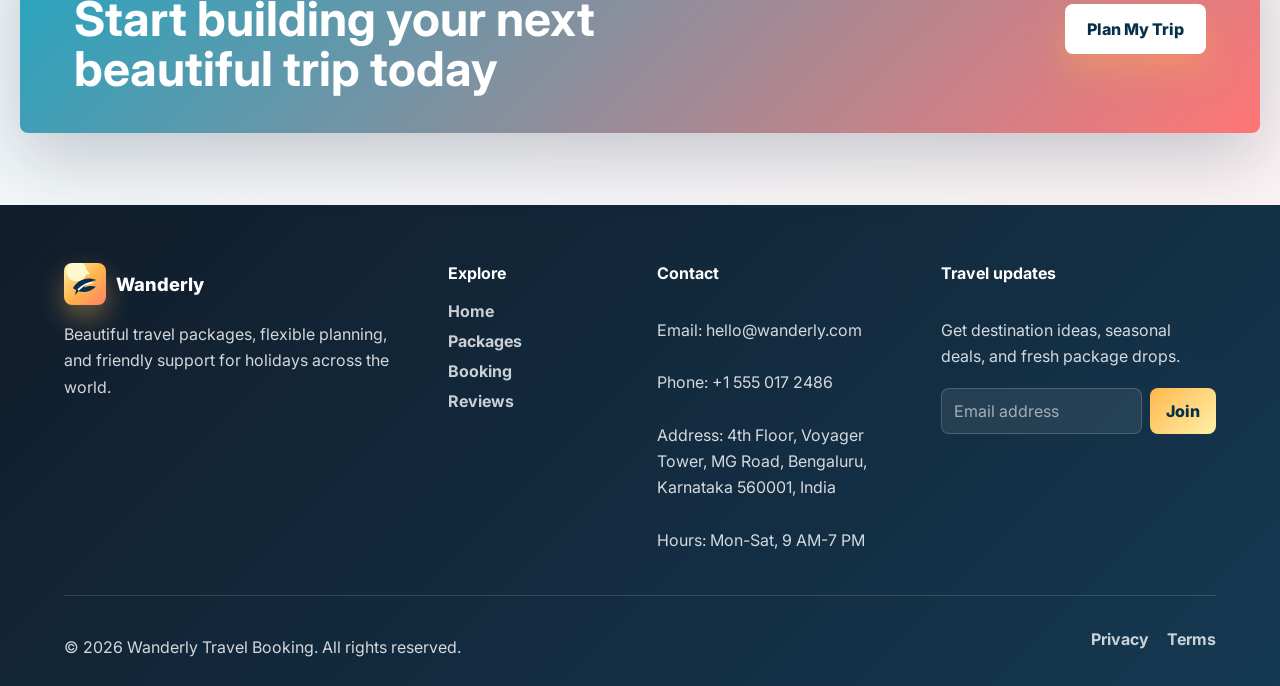
==== commit 67da2d62: "Add destination gallery with beautiful images and layout" ====
--- a/index.html
+++ b/index.html
@@ -91,30 +91,68 @@
     </section>
 
     <section class="highlights" id="destinations">
-      <div class="section-heading">
-        <p class="eyebrow dark">Popular choices</p>
-        <h2>Colorful places for your next break</h2>
+      <div class="section-heading split">
+        <div>
+          <p class="eyebrow dark">Destination gallery</p>
+          <h2>Beautiful places ready for your next escape</h2>
+        </div>
+        <p class="section-copy">
+          Browse tropical lagoons, alpine villages, culture-rich cities, and slow coastal routes picked for memorable stays and picture-perfect days.
+        </p>
       </div>
 
       <div class="destination-grid">
-        <article class="destination-card beach">
-          <div>
-            <p>From &#8377;66,999</p>
-            <h3>Maldives Lagoon</h3>
+        <article class="destination-card beach featured-destination">
+          <span class="destination-badge">Island favorite</span>
+          <div class="destination-content">
+            <p>Maldives</p>
+            <h3>Lagoon villas and candlelit shores</h3>
+            <span>From &#8377;66,999</span>
           </div>
           <a href="packages.html">View package</a>
         </article>
         <article class="destination-card mountain">
-          <div>
-            <p>From &#8377;45,999</p>
+          <span class="destination-badge">Scenic rail</span>
+          <div class="destination-content">
+            <p>Switzerland</p>
             <h3>Swiss Alps</h3>
+            <span>From &#8377;1,04,999</span>
           </div>
           <a href="packages.html">View package</a>
         </article>
         <article class="destination-card city">
-          <div>
-            <p>From &#8377;58,999</p>
-            <h3>Tokyo Lights</h3>
+          <span class="destination-badge">City lights</span>
+          <div class="destination-content">
+            <p>Japan</p>
+            <h3>Tokyo nights</h3>
+            <span>From &#8377;91,999</span>
+          </div>
+          <a href="packages.html">View package</a>
+        </article>
+        <article class="destination-card heritage">
+          <span class="destination-badge">Heritage trail</span>
+          <div class="destination-content">
+            <p>Italy</p>
+            <h3>Amalfi Coast</h3>
+            <span>From &#8377;1,18,999</span>
+          </div>
+          <a href="packages.html">View package</a>
+        </article>
+        <article class="destination-card desert">
+          <span class="destination-badge">Desert luxe</span>
+          <div class="destination-content">
+            <p>UAE</p>
+            <h3>Dubai dunes</h3>
+            <span>From &#8377;52,999</span>
+          </div>
+          <a href="packages.html">View package</a>
+        </article>
+        <article class="destination-card forest">
+          <span class="destination-badge">Nature stay</span>
+          <div class="destination-content">
+            <p>Indonesia</p>
+            <h3>Bali rainforest</h3>
+            <span>From &#8377;74,999</span>
           </div>
           <a href="packages.html">View package</a>
         </article>
@@ -221,27 +259,48 @@
     <section class="testimonials" id="reviews">
       <div class="section-heading split">
         <div>
-          <p class="eyebrow dark">User reviews</p>
-          <h2>Loved by travelers who like easy planning</h2>
+          <p class="eyebrow dark">Testimonials</p>
+          <h2>Trips that travelers still talk about</h2>
         </div>
         <p class="section-copy">
-          Real feedback from travelers who booked beach escapes, mountain holidays, city breaks, and family vacations with Wanderly.
+          Real feedback from beach escapes, mountain holidays, city breaks, honeymoons, and family vacations planned with Wanderly.
         </p>
+      </div>
+
+      <div class="testimonial-showcase">
+        <article class="testimonial-feature">
+          <div class="rating" aria-label="5 star rating">&#9733;&#9733;&#9733;&#9733;&#9733;</div>
+          <blockquote>
+            "Wanderly understood the kind of trip we wanted before we had the words for it. Every stay, transfer, and local experience felt effortless."
+          </blockquote>
+          <div class="reviewer">
+            <img src="https://images.unsplash.com/photo-1494790108377-be9c29b29330?auto=format&fit=crop&w=180&q=80" alt="Priya S.">
+            <div>
+              <strong>Priya S.</strong>
+              <span>Bali honeymoon</span>
+            </div>
+          </div>
+        </article>
+
+        <div class="testimonial-stats" aria-label="Traveler review summary">
+          <div>
+            <strong>4.9/5</strong>
+            <span>Average traveler rating</span>
+          </div>
+          <div>
+            <strong>18k+</strong>
+            <span>Happy trips planned</span>
+          </div>
+          <div>
+            <strong>92%</strong>
+            <span>Book again or refer friends</span>
+          </div>
+        </div>
       </div>
 
       <div class="testimonial-grid">
         <article class="testimonial-card">
-          <div class="rating" aria-label="5 star rating">&#9733;&#9733;&#9733;&#9733;&#9733;</div>
-          <p>"The itinerary felt personal, the hotel was perfect, and every transfer was on time. Our Bali trip was completely stress-free."</p>
-          <div class="reviewer">
-            <img src="https://images.unsplash.com/photo-1494790108377-be9c29b29330?auto=format&fit=crop&w=160&q=80" alt="Priya S.">
-            <div>
-              <strong>Priya S.</strong>
-              <span>Bali honeymoon</span>
-            </div>
-          </div>
-        </article>
-        <article class="testimonial-card">
+          <span class="review-tag">Family route</span>
           <div class="rating" aria-label="5 star rating">&#9733;&#9733;&#9733;&#9733;&#9733;</div>
           <p>"We wanted mountains without complicated planning. Wanderly gave us a clean route, great stays, and beautiful local stops."</p>
           <div class="reviewer">
@@ -253,6 +312,7 @@
           </div>
         </article>
         <article class="testimonial-card">
+          <span class="review-tag">City break</span>
           <div class="rating" aria-label="5 star rating">&#9733;&#9733;&#9733;&#9733;&#9733;</div>
           <p>"The city package saved us hours. Food tour, transport, and hotel location were all exactly what we needed."</p>
           <div class="reviewer">
@@ -264,6 +324,7 @@
           </div>
         </article>
         <article class="testimonial-card">
+          <span class="review-tag">Smooth support</span>
           <div class="rating" aria-label="5 star rating">&#9733;&#9733;&#9733;&#9733;&#9733;</div>
           <p>"Our family trip was smooth from the first call. The stays were clean, the support team replied quickly, and the kids loved every activity."</p>
           <div class="reviewer">
@@ -275,6 +336,7 @@
           </div>
         </article>
         <article class="testimonial-card">
+          <span class="review-tag">Custom plan</span>
           <div class="rating" aria-label="4 star rating">&#9733;&#9733;&#9733;&#9733;&#9734;</div>
           <p>"Great package options and transparent pricing. I liked that we could customize the route without starting from zero."</p>
           <div class="reviewer">
@@ -286,6 +348,7 @@
           </div>
         </article>
         <article class="testimonial-card">
+          <span class="review-tag">Island stay</span>
           <div class="rating" aria-label="5 star rating">&#9733;&#9733;&#9733;&#9733;&#9733;</div>
           <p>"The booking process was quick, the recommendations were beautiful, and our hotel view was even better than expected."</p>
           <div class="reviewer">
--- a/css/style.css
+++ b/css/style.css
@@ -5,9 +5,11 @@
 html {
   overflow-x: hidden;
   scroll-behavior: smooth;
+  scroll-padding-top: 104px;
 }
 
 :root {
+  --header-height: 86px;
   --ink: #132238;
   --muted: #64748b;
   --sun: #ffb84d;
@@ -50,6 +52,7 @@
 
 body {
   margin: 0;
+  min-height: 100vh;
   overflow-x: hidden;
   font-family: "Inter", Arial, sans-serif;
   color: var(--ink);
@@ -66,26 +69,34 @@
   position: fixed;
   top: 0;
   left: 0;
-  z-index: 20;
+  right: 0;
+  z-index: 999;
   width: 100%;
-  padding: 22px clamp(18px, 4vw, 64px);
+  min-height: var(--header-height);
+  padding: 14px clamp(12px, 2.5vw, 36px);
+  background:
+    linear-gradient(180deg, rgba(6, 17, 31, 0.78), rgba(6, 17, 31, 0.24) 72%, transparent);
+  backdrop-filter: blur(16px);
+  transform: translateZ(0);
+  will-change: transform;
 }
 
 .navbar {
   position: relative;
   display: flex;
   align-items: center;
-  justify-content: space-between;
-  gap: 28px;
-  max-width: 1180px;
+  justify-content: flex-start;
+  gap: 16px;
+  max-width: 1480px;
   width: 100%;
   margin: 0 auto;
-  padding: 12px 14px 12px 18px;
-  border: 1px solid rgba(255, 255, 255, 0.32);
-  border-radius: 8px;
-  background: rgba(15, 23, 42, 0.42);
-  box-shadow: 0 18px 50px rgba(0, 0, 0, 0.16);
-  backdrop-filter: blur(18px);
+  min-height: 58px;
+  padding: 8px 12px;
+  border: 1px solid rgba(255, 255, 255, 0.26);
+  border-radius: 8px;
+  background: rgba(11, 22, 38, 0.72);
+  box-shadow: 0 14px 36px rgba(0, 0, 0, 0.18);
+  backdrop-filter: blur(22px);
 }
 
 .brand {
@@ -140,14 +151,16 @@
   align-items: center;
   justify-content: flex-end;
   flex: 1 1 auto;
-  gap: 8px;
+  gap: 6px;
+  min-width: 0;
 }
 
 .nav-links a {
-  padding: 10px 14px;
+  white-space: nowrap;
+  padding: 9px 11px;
   border-radius: 8px;
   color: rgba(255, 255, 255, 0.9);
-  font-size: 0.95rem;
+  font-size: 0.9rem;
   font-weight: 700;
   transition: 180ms ease;
 }
@@ -155,24 +168,27 @@
 .nav-links a:hover {
   background: rgba(255, 255, 255, 0.14);
   color: var(--white);
+  transform: translateY(-1px);
 }
 
 .nav-links .nav-cta {
   color: #082f49;
   background: #ffffff;
+  box-shadow: 0 10px 24px rgba(255, 255, 255, 0.14);
 }
 
 .nav-links .account-link {
   color: #082f49;
   background: linear-gradient(135deg, var(--sun), #fff0a8);
+  box-shadow: 0 10px 24px rgba(255, 184, 77, 0.18);
 }
 
 .nav-search {
   display: grid;
-  grid-template-columns: minmax(120px, 180px) auto;
+  grid-template-columns: minmax(150px, 210px) auto;
   gap: 6px;
   align-items: center;
-  margin-right: 4px;
+  margin-right: 8px;
 }
 
 .nav-search input {
@@ -234,6 +250,7 @@
   flex: 0 0 auto;
   align-items: center;
   justify-content: space-between;
+  align-self: center;
   border: 1px solid rgba(255, 255, 255, 0.28);
   border-radius: 999px;
   padding: 0 10px;
@@ -296,10 +313,11 @@
 }
 
 .auth-navbar {
-  max-width: 1120px;
+  max-width: 1240px;
 }
 
 .auth-nav-actions {
+  margin-left: auto;
   display: flex;
   align-items: center;
   gap: 12px;
@@ -515,7 +533,7 @@
   position: relative;
   display: grid;
   min-height: max(720px, 92vh);
-  padding: 142px clamp(18px, 5vw, 80px) 64px;
+  padding: 136px clamp(18px, 5vw, 80px) 64px;
   overflow: hidden;
   background:
     linear-gradient(110deg, rgba(4, 16, 31, 0.82), rgba(6, 78, 97, 0.5), rgba(255, 107, 107, 0.24)),
@@ -542,7 +560,7 @@
 .hero-content {
   position: relative;
   z-index: 2;
-  width: min(100%, 1080px);
+  width: min(100%, 1240px);
   margin: auto;
   color: var(--white);
 }
@@ -593,6 +611,18 @@
   padding: 0 22px;
   border-radius: 8px;
   font-weight: 800;
+  transition: transform 180ms ease, box-shadow 180ms ease, background 180ms ease;
+}
+
+.primary-btn:hover,
+.secondary-btn:hover,
+.search-btn:hover,
+.package-bottom a:hover,
+.destination-card a:hover,
+.auth-card button:hover,
+.footer-newsletter button:hover,
+.nav-search button:hover {
+  transform: translateY(-2px);
 }
 
 .primary-btn {
@@ -618,6 +648,7 @@
   border-radius: 8px;
   background: var(--panel-bg);
   box-shadow: var(--shadow);
+  backdrop-filter: blur(18px);
 }
 
 .search-panel label {
@@ -661,7 +692,7 @@
 }
 
 .section-heading {
-  max-width: 1180px;
+  max-width: 1240px;
   margin: 0 auto 24px;
 }
 
@@ -674,48 +705,139 @@
 
 .destination-grid {
   display: grid;
-  grid-template-columns: repeat(3, minmax(0, 1fr));
+  grid-template-columns: repeat(4, minmax(0, 1fr));
+  grid-auto-rows: minmax(250px, auto);
   gap: 18px;
-  max-width: 1180px;
+  max-width: 1240px;
   margin: 0 auto;
 }
 
 .destination-card {
+  position: relative;
+  isolation: isolate;
   display: flex;
-  min-height: 320px;
+  min-height: 250px;
   flex-direction: column;
-  justify-content: flex-end;
+  justify-content: space-between;
   gap: 18px;
   overflow: hidden;
-  padding: 24px;
+  padding: 22px;
   border-radius: 8px;
   color: var(--white);
+  background: #0f2438;
   background-size: cover;
   background-position: center;
   box-shadow: var(--shadow);
+  transition: transform 200ms ease, box-shadow 200ms ease;
+}
+
+.destination-card::before {
+  content: "";
+  position: absolute;
+  inset: 0;
+  z-index: 1;
+  background:
+    linear-gradient(180deg, rgba(5, 20, 31, 0.08), rgba(5, 20, 31, 0.72)),
+    linear-gradient(90deg, rgba(5, 20, 31, 0.38), transparent 56%);
+}
+
+.destination-card::after {
+  content: "";
+  position: absolute;
+  inset: 0;
+  z-index: 0;
+  background-image: var(--destination-image);
+  background-size: cover;
+  background-position: inherit;
+  transition: transform 500ms ease;
+}
+
+.destination-card > * {
+  position: relative;
+  z-index: 2;
+}
+
+.destination-card:hover,
+.package-card:hover,
+.testimonial-card:hover,
+.service-item:hover {
+  transform: translateY(-4px);
+  box-shadow: 0 26px 60px rgba(19, 34, 56, 0.18);
+}
+
+.destination-card:hover::after {
+  transform: scale(1.06);
+}
+
+.featured-destination {
+  grid-column: span 2;
+  grid-row: span 2;
+  min-height: 520px;
 }
 
 .destination-card.beach {
-  background-image: linear-gradient(180deg, transparent, rgba(5, 20, 31, 0.74)), url("https://images.unsplash.com/photo-1514282401047-d79a71a590e8?auto=format&fit=crop&w=900&q=80");
+  --destination-image: url("https://images.unsplash.com/photo-1514282401047-d79a71a590e8?auto=format&fit=crop&w=1200&q=82");
 }
 
 .destination-card.mountain {
-  background-image: linear-gradient(180deg, transparent, rgba(5, 20, 31, 0.74)), url("https://images.unsplash.com/photo-1506905925346-21bda4d32df4?auto=format&fit=crop&w=900&q=80");
+  --destination-image: url("https://images.unsplash.com/photo-1506905925346-21bda4d32df4?auto=format&fit=crop&w=900&q=82");
 }
 
 .destination-card.city {
-  background-image: linear-gradient(180deg, transparent, rgba(5, 20, 31, 0.74)), url("https://images.unsplash.com/photo-1540959733332-eab4deabeeaf?auto=format&fit=crop&w=900&q=80");
-}
-
-.destination-card p {
+  --destination-image: url("https://images.unsplash.com/photo-1540959733332-eab4deabeeaf?auto=format&fit=crop&w=900&q=82");
+}
+
+.destination-card.heritage {
+  --destination-image: url("https://images.unsplash.com/photo-1533105079780-92b9be482077?auto=format&fit=crop&w=900&q=82");
+}
+
+.destination-card.desert {
+  --destination-image: url("https://images.unsplash.com/photo-1512453979798-5ea266f8880c?auto=format&fit=crop&w=900&q=82");
+}
+
+.destination-card.forest {
+  grid-column: span 2;
+  --destination-image: url("https://images.unsplash.com/photo-1537996194471-e657df975ab4?auto=format&fit=crop&w=1100&q=82");
+}
+
+.destination-badge {
+  width: fit-content;
+  padding: 8px 11px;
+  border: 1px solid rgba(255, 255, 255, 0.34);
+  border-radius: 999px;
+  color: #082f49;
+  background: rgba(255, 255, 255, 0.88);
+  font-size: 0.76rem;
+  font-weight: 800;
+  text-transform: uppercase;
+}
+
+.destination-content {
+  display: grid;
+  gap: 7px;
+}
+
+.destination-content p {
   margin: 0 0 6px;
   color: #ffe7a8;
   font-weight: 800;
-}
-
-.destination-card h3 {
+  text-transform: uppercase;
+}
+
+.destination-content h3 {
   margin: 0;
   font-size: 1.65rem;
+  line-height: 1.1;
+}
+
+.featured-destination h3 {
+  max-width: 520px;
+  font-size: clamp(2.1rem, 4vw, 3.8rem);
+}
+
+.destination-content span {
+  color: rgba(255, 255, 255, 0.88);
+  font-weight: 800;
 }
 
 .destination-card a {
@@ -733,7 +855,7 @@
 .final-cta,
 .footer-grid,
 .footer-bottom {
-  max-width: 1180px;
+  max-width: 1240px;
   margin: 0 auto;
 }
 
@@ -750,6 +872,7 @@
   border-radius: 8px;
   background: var(--soft-card-bg);
   box-shadow: 0 18px 45px rgba(19, 34, 56, 0.1);
+  transition: transform 200ms ease, box-shadow 200ms ease, border-color 200ms ease;
 }
 
 .service-item span,
@@ -805,6 +928,7 @@
   border-radius: 8px;
   background: var(--card-bg);
   box-shadow: var(--shadow);
+  transition: transform 200ms ease, box-shadow 200ms ease;
 }
 
 .package-card img {
@@ -904,6 +1028,79 @@
 
 .testimonials {
   padding-top: 78px;
+}
+
+.testimonial-showcase {
+  display: grid;
+  grid-template-columns: minmax(0, 1.35fr) minmax(280px, 0.65fr);
+  gap: 18px;
+  max-width: 1240px;
+  margin: 0 auto 18px;
+}
+
+.testimonial-feature {
+  position: relative;
+  display: grid;
+  min-height: 360px;
+  align-content: end;
+  gap: 24px;
+  overflow: hidden;
+  padding: clamp(28px, 5vw, 54px);
+  border-radius: 8px;
+  color: var(--white);
+  background:
+    linear-gradient(90deg, rgba(5, 20, 31, 0.9), rgba(5, 20, 31, 0.54)),
+    url("https://images.unsplash.com/photo-1518548419970-58e3b4079ab2?auto=format&fit=crop&w=1200&q=82") center/cover;
+  box-shadow: var(--shadow);
+}
+
+.testimonial-feature blockquote {
+  max-width: 760px;
+  margin: 0;
+  font-size: clamp(1.8rem, 3vw, 3.15rem);
+  font-weight: 800;
+  line-height: 1.08;
+}
+
+.testimonial-feature .reviewer strong {
+  color: var(--white);
+}
+
+.testimonial-feature .reviewer span {
+  color: #ffe7a8;
+}
+
+.testimonial-feature .reviewer img {
+  border-color: rgba(255, 255, 255, 0.82);
+}
+
+.testimonial-stats {
+  display: grid;
+  gap: 14px;
+}
+
+.testimonial-stats div {
+  display: grid;
+  align-content: center;
+  min-height: 110px;
+  padding: 22px;
+  border: 1px solid rgba(14, 159, 188, 0.14);
+  border-radius: 8px;
+  background: var(--soft-card-bg);
+  box-shadow: 0 18px 45px rgba(19, 34, 56, 0.1);
+}
+
+.testimonial-stats strong {
+  color: var(--ocean);
+  font-size: 2rem;
+  line-height: 1;
+}
+
+.testimonial-stats span {
+  margin-top: 8px;
+  color: var(--muted);
+  font-size: 0.92rem;
+  font-weight: 800;
 }
 
 .testimonial-grid {
@@ -919,9 +1116,26 @@
   justify-content: space-between;
   gap: 18px;
   padding: 26px;
+  border: 1px solid rgba(14, 159, 188, 0.1);
   border-radius: 8px;
   background: var(--card-bg);
   box-shadow: 0 18px 45px rgba(19, 34, 56, 0.1);
+  transition: transform 200ms ease, box-shadow 200ms ease, border-color 200ms ease;
+}
+
+.testimonial-card:hover {
+  border-color: rgba(14, 159, 188, 0.24);
+}
+
+.review-tag {
+  width: fit-content;
+  padding: 8px 10px;
+  border-radius: 999px;
+  color: #082f49;
+  background: linear-gradient(135deg, rgba(255, 184, 77, 0.9), rgba(255, 240, 168, 0.9));
+  font-size: 0.74rem;
+  font-weight: 800;
+  text-transform: uppercase;
 }
 
 .rating {
@@ -1086,13 +1300,13 @@
   font-weight: 700;
 }
 
-@media (max-width: 1120px) {
+@media (max-width: 1380px) {
   .site-header {
-    padding: 18px 24px;
+    padding: 12px 18px;
   }
 
   .navbar {
-    gap: 16px;
+    gap: 12px;
   }
 
   .nav-links {
@@ -1107,6 +1321,9 @@
   .nav-search {
     grid-template-columns: minmax(100px, 150px) auto;
   }
+}
+
+@media (max-width: 1120px) {
 
   h1 {
     font-size: 7.2rem;
@@ -1121,13 +1338,26 @@
     grid-column: 1 / -1;
   }
 
-  .destination-grid,
   .package-grid,
   .testimonial-grid {
     grid-template-columns: repeat(2, minmax(0, 1fr));
   }
 
-  .destination-card.city {
+  .destination-grid {
+    grid-template-columns: repeat(2, minmax(0, 1fr));
+    grid-auto-rows: minmax(260px, auto);
+  }
+
+  .testimonial-showcase {
+    grid-template-columns: 1fr;
+  }
+
+  .testimonial-stats {
+    grid-template-columns: repeat(3, minmax(0, 1fr));
+  }
+
+  .featured-destination,
+  .destination-card.forest {
     grid-column: 1 / -1;
   }
 
@@ -1158,33 +1388,48 @@
   }
 }
 
-@media (max-width: 1180px) {
+@media (max-width: 1380px) {
   .menu-toggle {
     display: block;
+    margin-left: auto;
+  }
+
+  .theme-toggle {
+    margin-left: auto;
+  }
+
+  .auth-nav-actions .theme-toggle {
+    margin-left: 0;
   }
 
   .nav-links {
-    position: absolute;
-    top: calc(100% + 10px);
+    position: fixed;
+    top: calc(var(--header-height) + 2px);
     left: 0;
     right: 0;
+    width: min(calc(100vw - 36px), 720px);
+    margin: 0 auto;
     display: flex;
     flex-direction: column;
     align-items: stretch;
     max-height: 0;
     overflow: hidden;
-    padding: 12px;
+    padding: 0 12px;
     border-radius: 8px;
     background: rgba(15, 23, 42, 0.96);
+    border: 1px solid rgba(255, 255, 255, 0.18);
     box-shadow: 0 18px 40px rgba(0, 0, 0, 0.22);
+    backdrop-filter: blur(18px);
     opacity: 0;
     pointer-events: none;
     transform: translateY(-8px);
-    transition: max-height 220ms ease, opacity 180ms ease, transform 180ms ease;
+    transition: max-height 220ms ease, opacity 180ms ease, padding 180ms ease, transform 180ms ease;
   }
 
   .nav-links.is-open {
-    max-height: 360px;
+    max-height: calc(100dvh - var(--header-height) - 18px);
+    overflow-y: auto;
+    padding: 12px;
     opacity: 1;
     pointer-events: auto;
     transform: translateY(0);
@@ -1195,8 +1440,13 @@
     text-align: center;
   }
 
+  .nav-links .account-link,
+  .nav-links .nav-cta {
+    width: 100%;
+  }
+
   .nav-search {
-    grid-template-columns: 1fr auto;
+    grid-template-columns: minmax(0, 1fr) auto;
     margin: 0 0 6px;
   }
 
@@ -1205,19 +1455,31 @@
     height: 44px;
   }
 
+  .nav-search button {
+    min-width: 92px;
+  }
+
   .nav-links .account-link {
     order: 20;
   }
 }
 
 @media (max-width: 820px) {
+  html {
+    scroll-padding-top: 88px;
+  }
+
+  :root {
+    --header-height: 74px;
+  }
+
   .site-header {
-    padding: 14px;
+    padding: 10px 14px;
   }
 
   .hero {
     min-height: 680px;
-    padding: 120px 18px 54px;
+    padding: 110px 18px 54px;
   }
 
   h1 {
@@ -1244,7 +1506,6 @@
   }
 
   .service-strip,
-  .destination-grid,
   .package-grid,
   .testimonial-grid,
   .section-heading.split,
@@ -1252,8 +1513,19 @@
     grid-template-columns: 1fr;
   }
 
-  .destination-card.city {
+  .destination-grid {
+    grid-template-columns: 1fr;
+    grid-auto-rows: auto;
+  }
+
+  .featured-destination,
+  .destination-card.forest {
     grid-column: auto;
+    min-height: 360px;
+  }
+
+  .testimonial-stats {
+    grid-template-columns: 1fr;
   }
 
   .package-card:last-child {
@@ -1306,12 +1578,33 @@
 }
 
 @media (max-width: 520px) {
+  :root {
+    --header-height: 66px;
+  }
+
   .site-header {
-    padding: 10px;
+    padding: 8px 10px;
   }
 
   .navbar {
-    padding: 10px;
+    gap: 8px;
+    min-height: 50px;
+    padding: 8px;
+  }
+
+  .theme-toggle {
+    width: 66px;
+    height: 38px;
+    padding: 0 8px;
+  }
+
+  .theme-knob {
+    width: 28px;
+    height: 28px;
+  }
+
+  body[data-theme="dark"] .theme-knob {
+    transform: translateX(29px);
   }
 
   .nav-search {
@@ -1379,7 +1672,7 @@
 
   .hero {
     min-height: 720px;
-    padding: 104px 14px 42px;
+    padding: 96px 14px 42px;
     background-position: 58% center;
   }
 
@@ -1465,6 +1758,24 @@
     min-height: 240px;
     padding: 20px;
   }
+
+  .featured-destination {
+    min-height: 340px;
+  }
+
+  .testimonial-feature {
+    min-height: 420px;
+    padding: 28px 20px;
+  }
+
+  .testimonial-feature blockquote {
+    font-size: 1.7rem;
+  }
+
+  .testimonial-card {
+    min-height: 230px;
+    padding: 22px;
+  }
 }
 
 @media (max-width: 360px) {
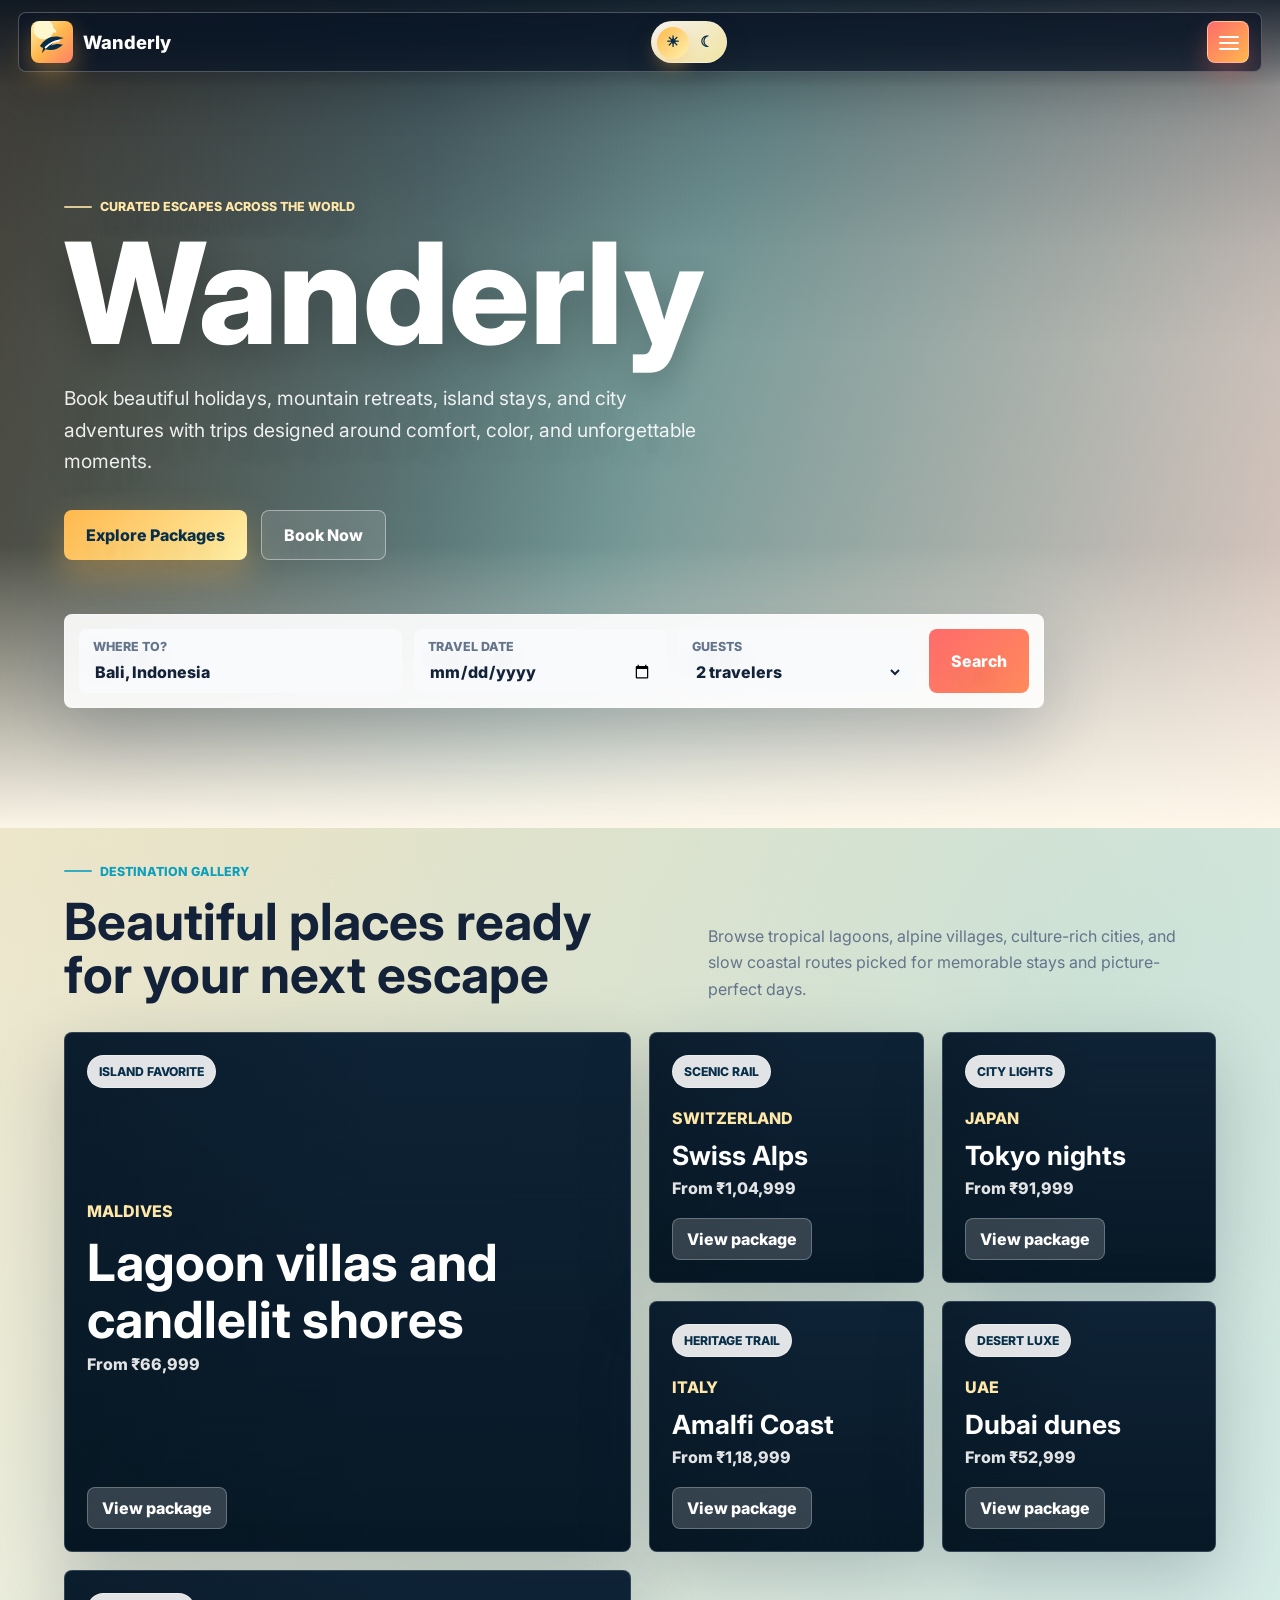
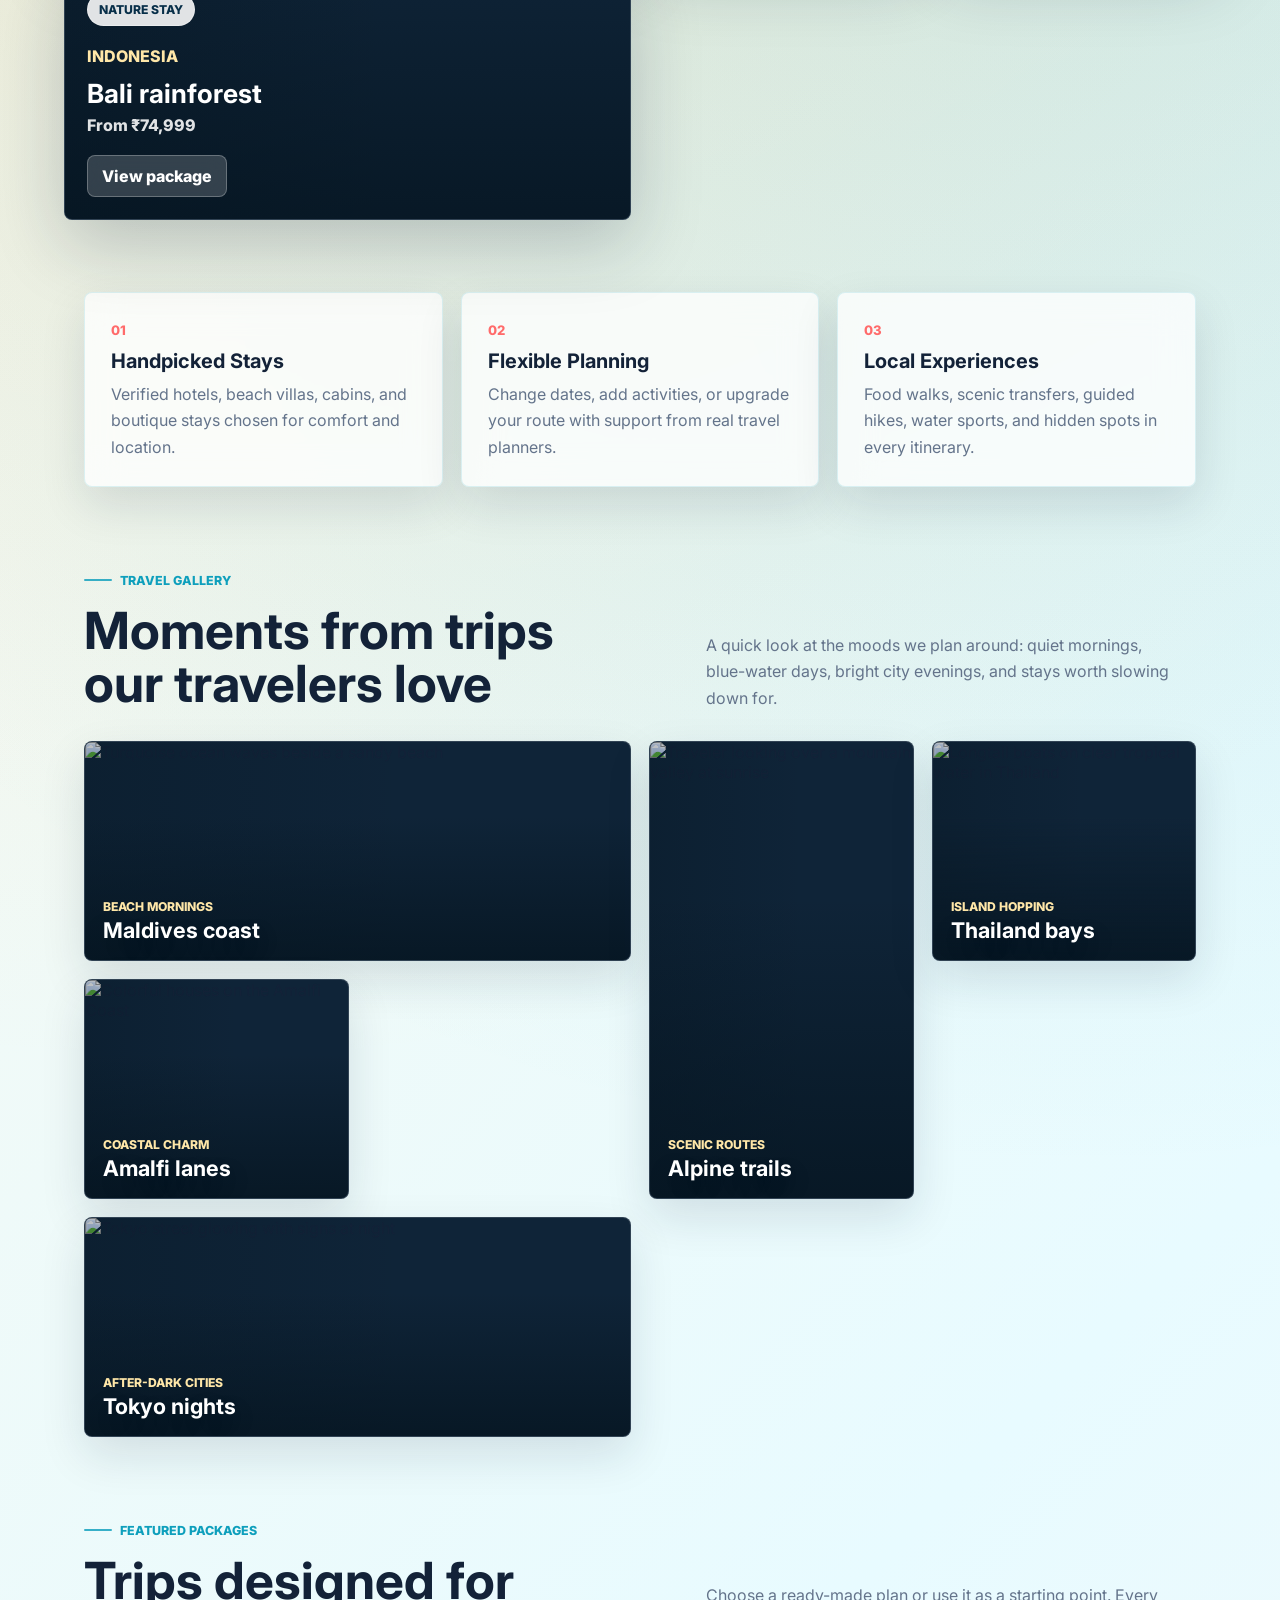
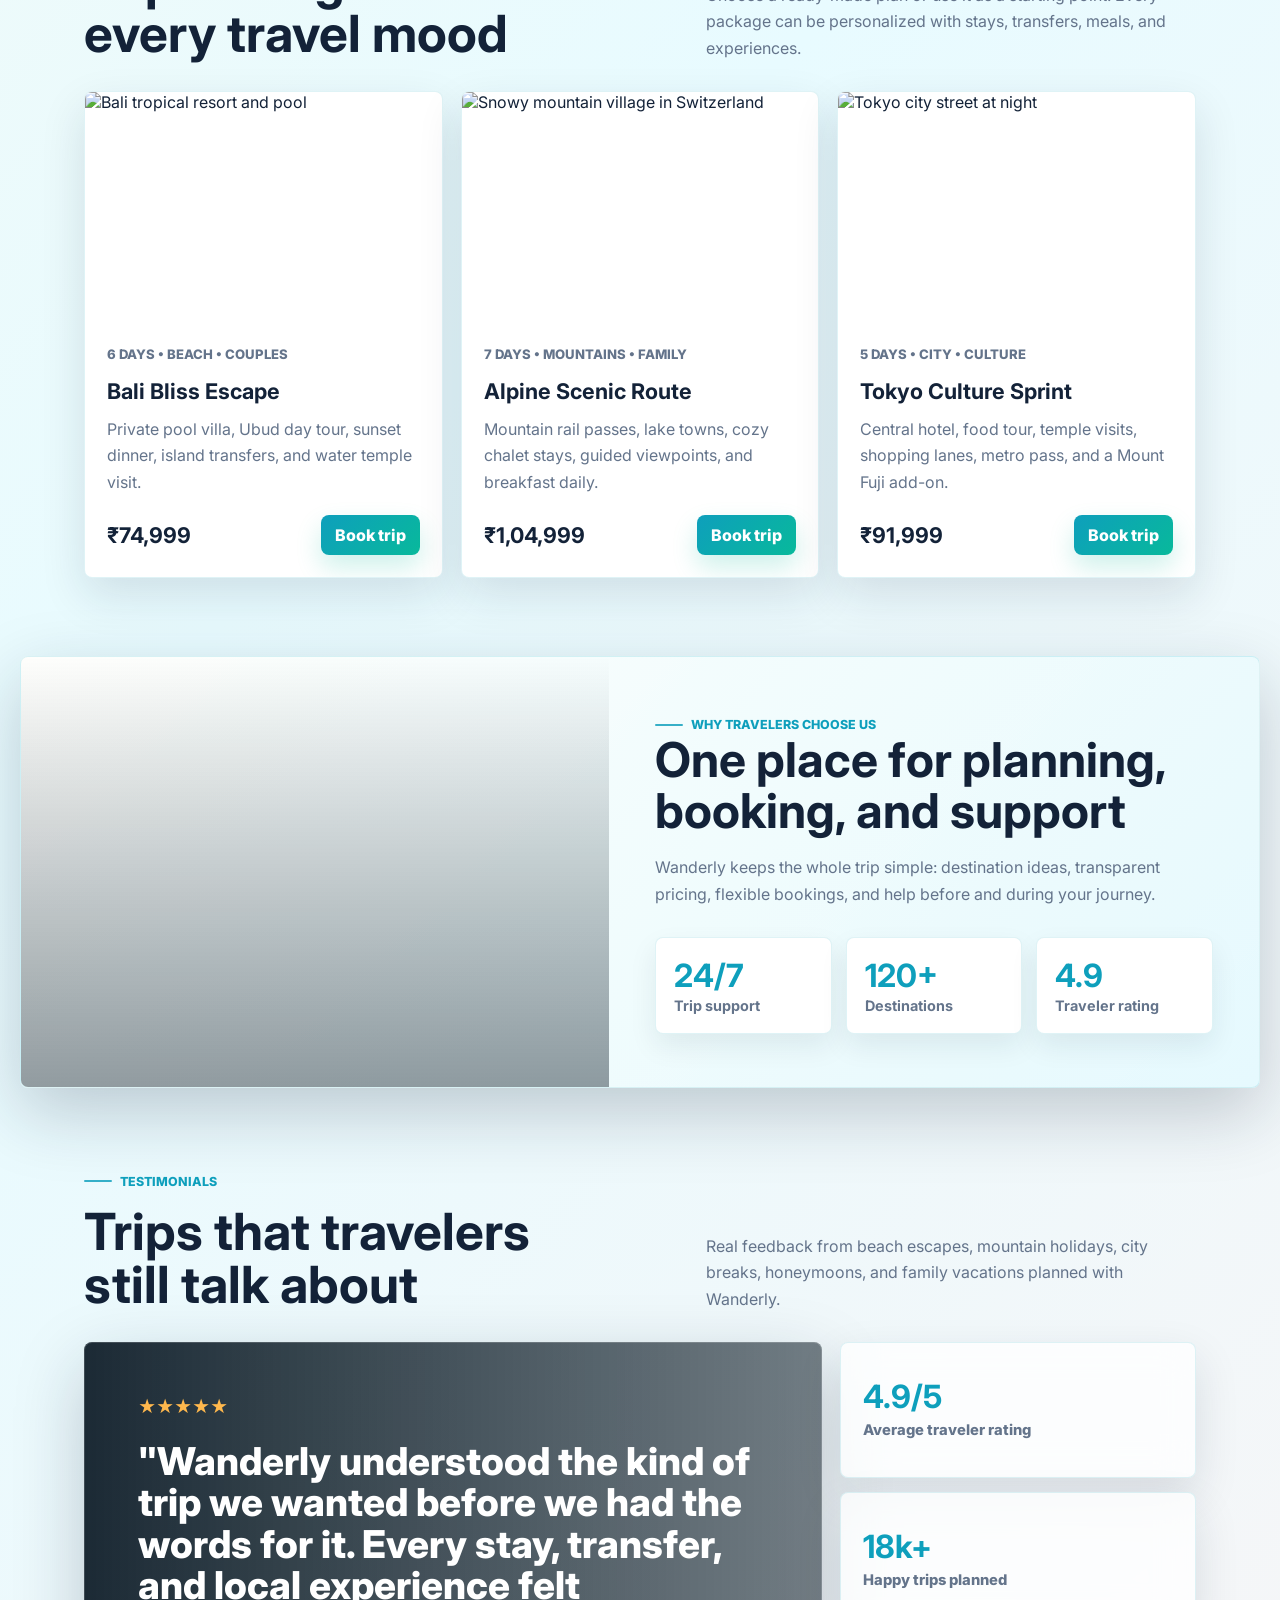
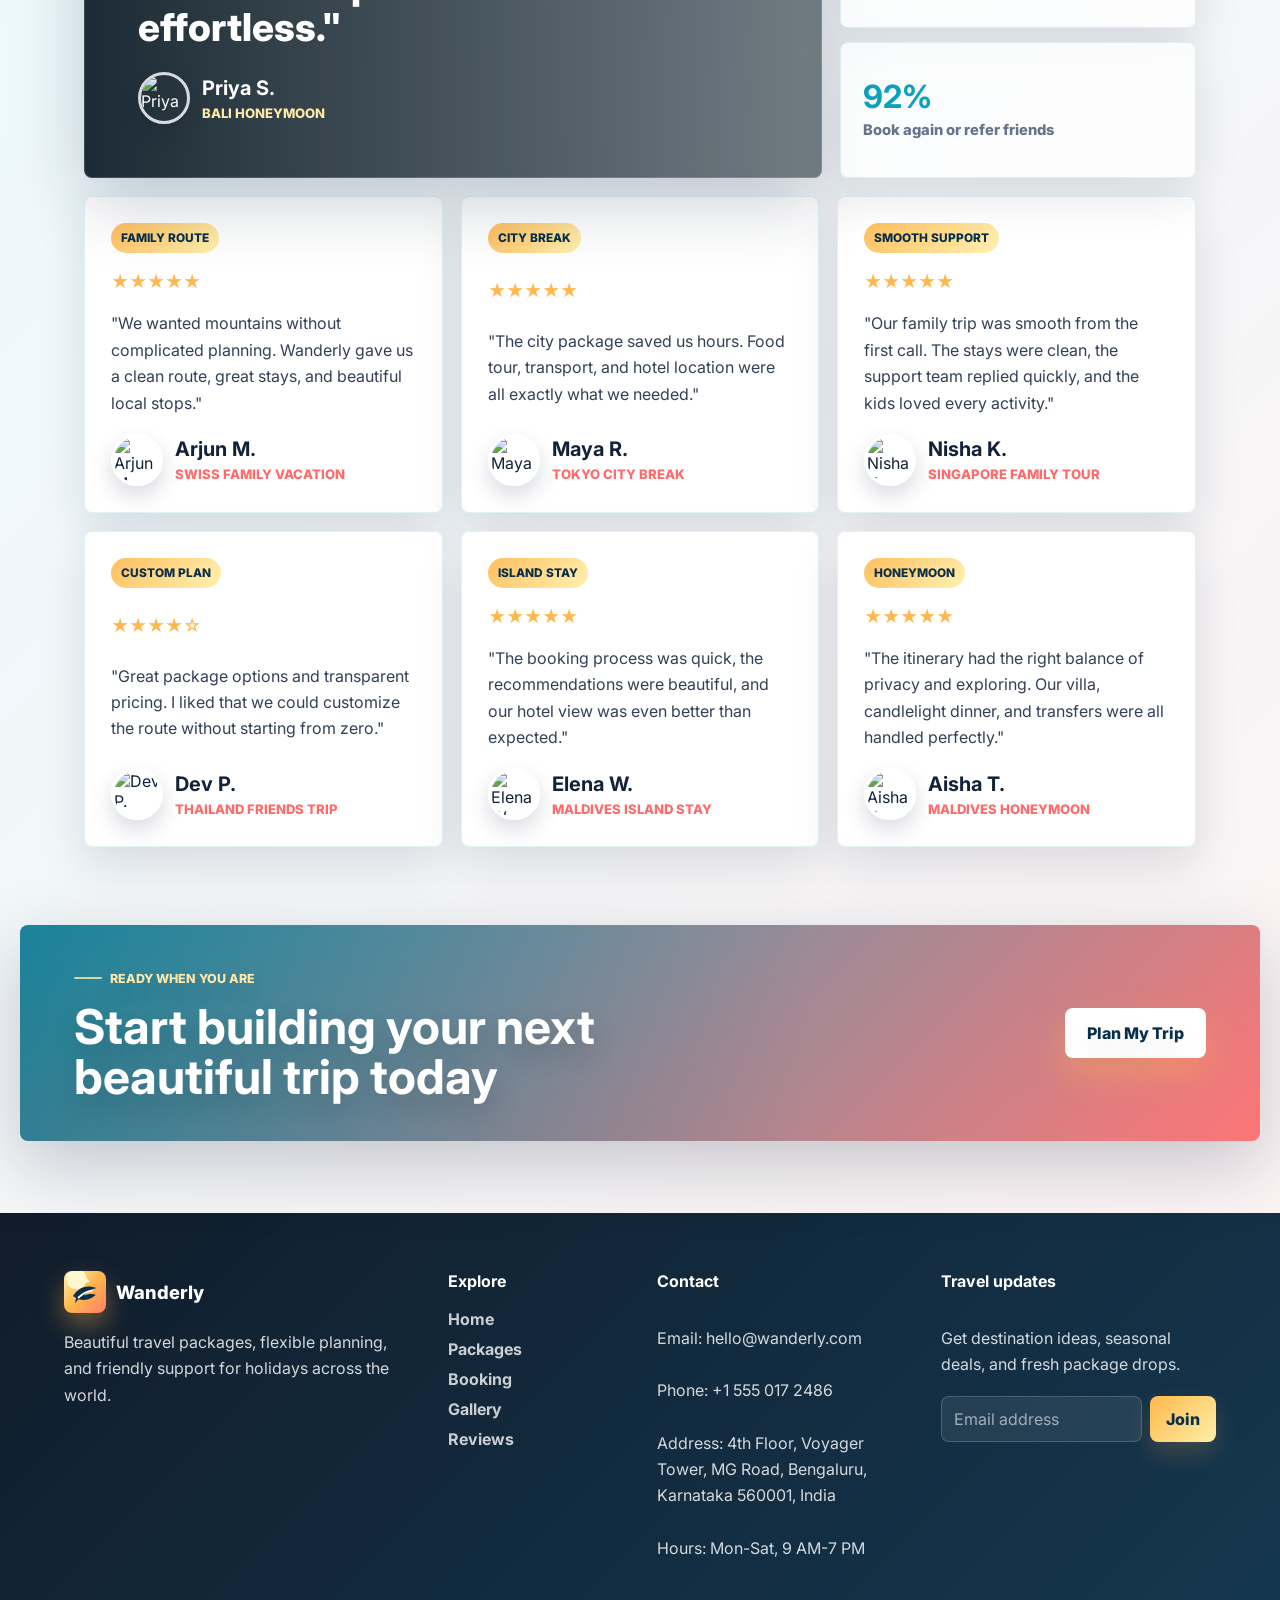
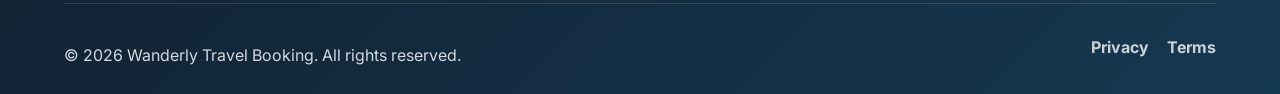
==== commit 039a715b: "Enhance homepage gallery and styling" ====
--- a/index.html
+++ b/index.html
@@ -38,6 +38,7 @@
         <a href="packages.html">Packages</a>
         <a href="booking.html">Booking</a>
         <a href="#destinations">Destinations</a>
+        <a href="#gallery">Gallery</a>
         <a href="#why-us">Why Us</a>
         <a href="#reviews">Reviews</a>
         <a class="account-link" href="account.html">Login / Create Account</a>
@@ -177,6 +178,56 @@
       </div>
     </section>
 
+    <section class="travel-gallery" id="gallery">
+      <div class="section-heading split">
+        <div>
+          <p class="eyebrow dark">Travel gallery</p>
+          <h2>Moments from trips our travelers love</h2>
+        </div>
+        <p class="section-copy">
+          A quick look at the moods we plan around: quiet mornings, blue-water days, bright city evenings, and stays worth slowing down for.
+        </p>
+      </div>
+
+      <div class="gallery-grid" aria-label="Travel inspiration photos">
+        <figure class="gallery-item gallery-wide">
+          <img src="https://images.unsplash.com/photo-1507525428034-b723cf961d3e?auto=format&fit=crop&w=1200&q=82" alt="Turquoise ocean waves beside a sandy beach">
+          <figcaption>
+            <span>Beach mornings</span>
+            <strong>Maldives coast</strong>
+          </figcaption>
+        </figure>
+        <figure class="gallery-item gallery-tall">
+          <img src="https://images.unsplash.com/photo-1500530855697-b586d89ba3ee?auto=format&fit=crop&w=900&q=82" alt="Traveler looking over a mountain valley at sunrise">
+          <figcaption>
+            <span>Scenic routes</span>
+            <strong>Alpine trails</strong>
+          </figcaption>
+        </figure>
+        <figure class="gallery-item">
+          <img src="https://images.unsplash.com/photo-1528127269322-539801943592?auto=format&fit=crop&w=900&q=82" alt="Longtail boats on clear tropical water in Thailand">
+          <figcaption>
+            <span>Island hopping</span>
+            <strong>Thailand bays</strong>
+          </figcaption>
+        </figure>
+        <figure class="gallery-item">
+          <img src="https://images.unsplash.com/photo-1533105079780-92b9be482077?auto=format&fit=crop&w=900&q=82" alt="Colorful houses on the Amalfi Coast">
+          <figcaption>
+            <span>Coastal charm</span>
+            <strong>Amalfi lanes</strong>
+          </figcaption>
+        </figure>
+        <figure class="gallery-item gallery-wide">
+          <img src="https://images.unsplash.com/photo-1503899036084-c55cdd92da26?auto=format&fit=crop&w=1200&q=82" alt="Tokyo street glowing with signs at night">
+          <figcaption>
+            <span>After-dark cities</span>
+            <strong>Tokyo nights</strong>
+          </figcaption>
+        </figure>
+      </div>
+    </section>
+
     <section class="featured-packages" id="packages-preview">
       <div class="section-heading split">
         <div>
@@ -356,6 +407,18 @@
             <div>
               <strong>Elena W.</strong>
               <span>Maldives island stay</span>
+            </div>
+          </div>
+        </article>
+        <article class="testimonial-card">
+          <span class="review-tag">Honeymoon</span>
+          <div class="rating" aria-label="5 star rating">&#9733;&#9733;&#9733;&#9733;&#9733;</div>
+          <p>"The itinerary had the right balance of privacy and exploring. Our villa, candlelight dinner, and transfers were all handled perfectly."</p>
+          <div class="reviewer">
+            <img src="https://images.unsplash.com/photo-1531123897727-8f129e1688ce?auto=format&fit=crop&w=160&q=80" alt="Aisha T.">
+            <div>
+              <strong>Aisha T.</strong>
+              <span>Maldives honeymoon</span>
             </div>
           </div>
         </article>
@@ -392,6 +455,7 @@
         <a href="index.html">Home</a>
         <a href="packages.html">Packages</a>
         <a href="booking.html">Booking</a>
+        <a href="#gallery">Gallery</a>
         <a href="#reviews">Reviews</a>
       </div>
 
--- a/css/style.css
+++ b/css/style.css
@@ -19,6 +19,9 @@
   --white: #ffffff;
   --glass: rgba(255, 255, 255, 0.18);
   --shadow: 0 24px 70px rgba(19, 34, 56, 0.22);
+  --shadow-soft: 0 18px 46px rgba(19, 34, 56, 0.12);
+  --card-border: rgba(14, 159, 188, 0.13);
+  --focus-ring: 0 0 0 4px rgba(255, 184, 77, 0.26);
   --body-bg:
     radial-gradient(circle at 15% 10%, rgba(255, 184, 77, 0.24), transparent 34%),
     radial-gradient(circle at 85% 15%, rgba(14, 159, 188, 0.2), transparent 32%),
@@ -37,6 +40,9 @@
   --muted: #a7b6ca;
   --white: #ffffff;
   --shadow: 0 24px 70px rgba(0, 0, 0, 0.38);
+  --shadow-soft: 0 18px 46px rgba(0, 0, 0, 0.26);
+  --card-border: rgba(125, 211, 252, 0.16);
+  --focus-ring: 0 0 0 4px rgba(125, 211, 252, 0.22);
   --body-bg:
     radial-gradient(circle at 18% 6%, rgba(255, 184, 77, 0.16), transparent 32%),
     radial-gradient(circle at 84% 12%, rgba(8, 185, 155, 0.2), transparent 34%),
@@ -60,9 +66,43 @@
   transition: background 220ms ease, color 220ms ease;
 }
 
+::selection {
+  color: #082f49;
+  background: rgba(255, 184, 77, 0.72);
+}
+
+img,
+svg {
+  max-width: 100%;
+}
+
+input,
+select,
+textarea,
+button {
+  max-width: 100%;
+}
+
 a {
   color: inherit;
   text-decoration: none;
+}
+
+a,
+button,
+input,
+select,
+textarea {
+  -webkit-tap-highlight-color: transparent;
+}
+
+a:focus-visible,
+button:focus-visible,
+input:focus-visible,
+select:focus-visible,
+textarea:focus-visible {
+  outline: 0;
+  box-shadow: var(--focus-ring);
 }
 
 .site-header {
@@ -95,7 +135,7 @@
   border: 1px solid rgba(255, 255, 255, 0.26);
   border-radius: 8px;
   background: rgba(11, 22, 38, 0.72);
-  box-shadow: 0 14px 36px rgba(0, 0, 0, 0.18);
+  box-shadow: 0 18px 48px rgba(0, 0, 0, 0.2);
   backdrop-filter: blur(22px);
 }
 
@@ -162,7 +202,7 @@
   color: rgba(255, 255, 255, 0.9);
   font-size: 0.9rem;
   font-weight: 700;
-  transition: 180ms ease;
+  transition: color 180ms ease, background 180ms ease, transform 180ms ease, box-shadow 180ms ease;
 }
 
 .nav-links a:hover {
@@ -174,7 +214,7 @@
 .nav-links .nav-cta {
   color: #082f49;
   background: #ffffff;
-  box-shadow: 0 10px 24px rgba(255, 255, 255, 0.14);
+  box-shadow: 0 12px 26px rgba(255, 255, 255, 0.16);
 }
 
 .nav-links .account-link {
@@ -211,7 +251,7 @@
 
 .nav-search input:focus {
   border-color: rgba(255, 184, 77, 0.8);
-  box-shadow: 0 0 0 3px rgba(255, 184, 77, 0.18);
+  box-shadow: 0 0 0 3px rgba(255, 184, 77, 0.2);
 }
 
 .nav-search button {
@@ -449,6 +489,7 @@
   background: var(--field-bg);
   font: inherit;
   outline: 0;
+  transition: border-color 180ms ease, box-shadow 180ms ease, background 180ms ease;
 }
 
 .auth-card input:focus {
@@ -501,6 +542,486 @@
   display: grid;
   grid-template-columns: 1fr 1fr;
   gap: 12px;
+}
+
+.booking-page {
+  min-height: 100vh;
+  padding: 132px clamp(16px, 5vw, 72px) 72px;
+}
+
+.booking-hero {
+  display: grid;
+  grid-template-columns: minmax(0, 1fr) minmax(280px, 380px);
+  gap: 24px;
+  max-width: 1240px;
+  margin: 0 auto 24px;
+  align-items: end;
+  overflow: hidden;
+  border-radius: 8px;
+  padding: clamp(34px, 6vw, 70px);
+  color: var(--white);
+  background:
+    linear-gradient(110deg, rgba(4, 16, 31, 0.88), rgba(6, 78, 97, 0.5), rgba(255, 107, 107, 0.24)),
+    url("https://images.unsplash.com/photo-1507525428034-b723cf961d3e?auto=format&fit=crop&w=1800&q=85") center/cover;
+  box-shadow: var(--shadow);
+  text-shadow: 0 14px 34px rgba(0, 0, 0, 0.22);
+}
+
+.booking-copy h1 {
+  max-width: 720px;
+  font-size: clamp(3.8rem, 8vw, 7.8rem);
+}
+
+.booking-copy p:last-child {
+  max-width: 660px;
+  margin: 24px 0 0;
+  color: rgba(255, 255, 255, 0.9);
+  font-size: 1.08rem;
+  line-height: 1.65;
+}
+
+.booking-summary {
+  display: grid;
+  gap: 12px;
+}
+
+.booking-summary div {
+  padding: 18px;
+  border: 1px solid rgba(255, 255, 255, 0.22);
+  border-radius: 8px;
+  background: rgba(255, 255, 255, 0.14);
+  backdrop-filter: blur(14px);
+  box-shadow: inset 0 1px 0 rgba(255, 255, 255, 0.16);
+}
+
+.booking-summary strong {
+  display: block;
+  color: #ffe7a8;
+  font-size: 1.5rem;
+}
+
+.booking-summary span {
+  display: block;
+  margin-top: 6px;
+  color: rgba(255, 255, 255, 0.84);
+  font-weight: 700;
+}
+
+.booking-shell {
+  display: grid;
+  grid-template-columns: minmax(0, 1.35fr) minmax(300px, 0.65fr);
+  gap: 24px;
+  max-width: 1240px;
+  margin: 0 auto;
+  align-items: start;
+}
+
+.booking-form,
+.booking-help {
+  min-width: 0;
+  border: 1px solid var(--card-border);
+  border-radius: 8px;
+  background: var(--panel-bg);
+  box-shadow: var(--shadow-soft);
+  backdrop-filter: blur(18px);
+}
+
+.booking-form {
+  display: grid;
+  gap: 24px;
+  padding: clamp(22px, 4vw, 36px);
+}
+
+.form-section {
+  display: grid;
+  gap: 18px;
+  padding-bottom: 24px;
+  border-bottom: 1px solid rgba(100, 116, 139, 0.16);
+}
+
+.form-section-heading h2 {
+  margin: 0;
+  font-size: 1.7rem;
+  line-height: 1.1;
+}
+
+.booking-grid {
+  display: grid;
+  gap: 14px;
+}
+
+.booking-grid.two-columns {
+  grid-template-columns: repeat(2, minmax(0, 1fr));
+}
+
+.booking-grid.three-columns {
+  grid-template-columns: repeat(3, minmax(0, 1fr));
+}
+
+.booking-form label {
+  display: grid;
+  gap: 8px;
+}
+
+.booking-form .check-label {
+  display: inline-flex;
+}
+
+.booking-form label span,
+.choice-group legend {
+  color: var(--muted);
+  font-size: 0.82rem;
+  font-weight: 800;
+  text-transform: uppercase;
+}
+
+.booking-form input,
+.booking-form select,
+.booking-form textarea {
+  width: 100%;
+  min-width: 0;
+  border: 1px solid rgba(100, 116, 139, 0.22);
+  border-radius: 8px;
+  color: var(--ink);
+  background: var(--field-bg);
+  font: inherit;
+  outline: 0;
+  transition: border-color 180ms ease, box-shadow 180ms ease, background 180ms ease;
+}
+
+.booking-form input,
+.booking-form select {
+  height: 52px;
+  padding: 0 14px;
+}
+
+.booking-form textarea {
+  resize: vertical;
+  min-height: 130px;
+  padding: 14px;
+  line-height: 1.55;
+}
+
+.booking-form input:focus,
+.booking-form select:focus,
+.booking-form textarea:focus {
+  border-color: rgba(14, 159, 188, 0.82);
+  box-shadow: 0 0 0 3px rgba(14, 159, 188, 0.16);
+}
+
+.booking-form input.is-invalid,
+.booking-form select.is-invalid,
+.booking-form textarea.is-invalid {
+  border-color: rgba(255, 107, 107, 0.9);
+  box-shadow: 0 0 0 3px rgba(255, 107, 107, 0.14);
+}
+
+.field-error {
+  margin: -2px 0 0;
+  color: var(--coral);
+  font-size: 0.82rem;
+  font-weight: 800;
+  line-height: 1.35;
+}
+
+.choice-group > .field-error {
+  width: 100%;
+}
+
+.choice-group {
+  display: flex;
+  flex-wrap: wrap;
+  gap: 10px;
+  margin: 0;
+  border: 0;
+  padding: 0;
+}
+
+.choice-group legend {
+  width: 100%;
+  margin-bottom: 2px;
+}
+
+.choice-group label {
+  display: inline-flex;
+  min-height: 42px;
+  align-items: center;
+  gap: 8px;
+  border: 1px solid rgba(14, 159, 188, 0.14);
+  border-radius: 8px;
+  padding: 0 12px;
+  background: var(--field-bg);
+  transition: border-color 180ms ease, box-shadow 180ms ease, transform 180ms ease;
+}
+
+.choice-group label:hover {
+  border-color: rgba(14, 159, 188, 0.34);
+  transform: translateY(-1px);
+}
+
+.choice-group input,
+.booking-actions .check-label input {
+  width: 16px;
+  height: 16px;
+  padding: 0;
+}
+
+.choice-group label span {
+  color: var(--ink);
+  font-size: 0.9rem;
+  text-transform: none;
+}
+
+.full-width {
+  grid-column: 1 / -1;
+}
+
+.booking-actions {
+  display: flex;
+  align-items: center;
+  justify-content: space-between;
+  gap: 18px;
+}
+
+.booking-actions button {
+  min-height: 54px;
+  flex: 0 0 auto;
+  border: 0;
+  border-radius: 8px;
+  padding: 0 22px;
+  color: var(--white);
+  background: linear-gradient(135deg, var(--coral), #ff8b5c);
+  font: inherit;
+  font-weight: 800;
+  cursor: pointer;
+  transition: transform 180ms ease, box-shadow 180ms ease;
+}
+
+.booking-actions button:hover {
+  transform: translateY(-2px);
+  box-shadow: 0 16px 34px rgba(255, 107, 107, 0.24);
+}
+
+.booking-message {
+  min-height: 24px;
+  margin: -8px 0 0;
+  color: var(--teal);
+  font-weight: 800;
+  line-height: 1.4;
+}
+
+.booking-message.is-error {
+  color: var(--coral);
+}
+
+.booking-help {
+  position: sticky;
+  top: 112px;
+  overflow: hidden;
+}
+
+.booking-help img {
+  display: block;
+  width: 100%;
+  height: 240px;
+  object-fit: cover;
+  filter: saturate(1.04);
+}
+
+.booking-help div {
+  padding: 24px 24px 12px;
+}
+
+.booking-help h2 {
+  margin: 0 0 14px;
+  font-size: 2rem;
+  line-height: 1.08;
+}
+
+.booking-help p:last-child,
+.booking-help li {
+  color: var(--muted);
+  line-height: 1.6;
+}
+
+.booking-help ul {
+  display: grid;
+  gap: 10px;
+  margin: 0;
+  padding: 0 24px 24px 42px;
+}
+
+.packages-page {
+  min-height: 100vh;
+  padding: 132px clamp(16px, 5vw, 72px) 72px;
+}
+
+.packages-hero {
+  display: flex;
+  align-items: end;
+  justify-content: space-between;
+  gap: 28px;
+  max-width: 1240px;
+  margin: 0 auto 24px;
+  overflow: hidden;
+  border-radius: 8px;
+  padding: clamp(34px, 6vw, 70px);
+  color: var(--white);
+  background:
+    linear-gradient(110deg, rgba(4, 16, 31, 0.88), rgba(6, 78, 97, 0.48), rgba(255, 107, 107, 0.22)),
+    url("https://images.unsplash.com/photo-1476514525535-07fb3b4ae5f1?auto=format&fit=crop&w=1800&q=85") center/cover;
+  box-shadow: var(--shadow);
+  text-shadow: 0 14px 34px rgba(0, 0, 0, 0.22);
+}
+
+.packages-hero h1 {
+  font-size: clamp(4rem, 9vw, 8.2rem);
+}
+
+.packages-hero p:last-child {
+  max-width: 680px;
+  margin: 24px 0 0;
+  color: rgba(255, 255, 255, 0.9);
+  font-size: 1.08rem;
+  line-height: 1.65;
+}
+
+.packages-hero .primary-btn {
+  flex: 0 0 auto;
+}
+
+.package-detail-grid {
+  display: grid;
+  grid-template-columns: repeat(2, minmax(0, 1fr));
+  gap: 22px;
+  max-width: 1240px;
+  margin: 0 auto;
+}
+
+.package-detail-card {
+  display: grid;
+  grid-template-columns: minmax(220px, 0.85fr) minmax(0, 1.15fr);
+  overflow: hidden;
+  border: 1px solid var(--card-border);
+  border-radius: 8px;
+  background: var(--card-bg);
+  box-shadow: var(--shadow-soft);
+  transition: transform 200ms ease, box-shadow 200ms ease;
+}
+
+.package-detail-card:hover {
+  transform: translateY(-4px);
+  box-shadow: var(--shadow);
+}
+
+.package-detail-card img {
+  width: 100%;
+  height: 100%;
+  min-height: 360px;
+  object-fit: cover;
+  transition: transform 520ms ease, filter 520ms ease;
+}
+
+.package-detail-card:hover img {
+  filter: saturate(1.08);
+  transform: scale(1.035);
+}
+
+.package-detail-body {
+  display: grid;
+  gap: 14px;
+  padding: 24px;
+}
+
+.package-detail-body h2 {
+  margin: 0;
+  font-size: 1.7rem;
+  line-height: 1.08;
+}
+
+.package-detail-body p:not(.package-meta),
+.package-detail-body li,
+.package-support p {
+  color: var(--muted);
+  line-height: 1.65;
+}
+
+.package-detail-body p,
+.package-detail-body ul {
+  margin: 0;
+}
+
+.package-detail-body ul {
+  display: grid;
+  gap: 8px;
+  padding-left: 20px;
+}
+
+.package-detail-bottom {
+  display: flex;
+  align-items: center;
+  justify-content: space-between;
+  gap: 16px;
+  margin-top: 6px;
+}
+
+.package-detail-bottom strong {
+  display: grid;
+  color: var(--ink);
+  font-size: 1.45rem;
+  line-height: 1.1;
+}
+
+.package-detail-bottom span {
+  margin-top: 4px;
+  color: var(--muted);
+  font-size: 0.82rem;
+  font-weight: 700;
+}
+
+.package-detail-bottom a {
+  min-height: 46px;
+  flex: 0 0 auto;
+  display: inline-flex;
+  align-items: center;
+  justify-content: center;
+  border-radius: 8px;
+  padding: 0 16px;
+  color: var(--white);
+  background: linear-gradient(135deg, var(--ocean), var(--teal));
+  font-weight: 800;
+  box-shadow: 0 12px 26px rgba(8, 185, 155, 0.2);
+}
+
+.package-support {
+  display: flex;
+  align-items: center;
+  justify-content: space-between;
+  gap: 28px;
+  max-width: 1240px;
+  margin: 24px auto 0;
+  border: 1px solid var(--card-border);
+  border-radius: 8px;
+  padding: 34px;
+  background: var(--section-blend);
+  box-shadow: var(--shadow-soft);
+}
+
+.package-support h2 {
+  margin: 0 0 12px;
+  font-size: 2.4rem;
+  line-height: 1.08;
+}
+
+.package-support p {
+  max-width: 700px;
+  margin: 0;
+}
+
+.package-support .secondary-btn {
+  flex: 0 0 auto;
+  color: var(--white);
+  background: linear-gradient(135deg, var(--coral), #ff8b5c);
 }
 
 .menu-toggle span:nth-child(1) {
@@ -538,6 +1059,16 @@
   background:
     linear-gradient(110deg, rgba(4, 16, 31, 0.82), rgba(6, 78, 97, 0.5), rgba(255, 107, 107, 0.24)),
     url("https://images.unsplash.com/photo-1507525428034-b723cf961d3e?auto=format&fit=crop&w=1800&q=85") center/cover;
+}
+
+.hero::before {
+  content: "";
+  position: absolute;
+  inset: 0;
+  background:
+    linear-gradient(90deg, rgba(4, 16, 31, 0.28), transparent 52%),
+    linear-gradient(180deg, rgba(4, 16, 31, 0.2), transparent 42%);
+  pointer-events: none;
 }
 
 .hero::after {
@@ -563,15 +1094,29 @@
   width: min(100%, 1240px);
   margin: auto;
   color: var(--white);
+  text-shadow: 0 14px 34px rgba(0, 0, 0, 0.22);
 }
 
 .eyebrow {
+  display: inline-flex;
+  width: fit-content;
+  align-items: center;
+  gap: 8px;
   margin: 0 0 16px;
   color: #ffe7a8;
   font-size: 0.78rem;
   font-weight: 800;
   letter-spacing: 0;
   text-transform: uppercase;
+}
+
+.eyebrow::before {
+  content: "";
+  width: 28px;
+  height: 2px;
+  border-radius: 999px;
+  background: currentColor;
+  opacity: 0.82;
 }
 
 .eyebrow.dark {
@@ -584,6 +1129,7 @@
   font-size: 8.8rem;
   line-height: 0.9;
   font-weight: 800;
+  text-wrap: balance;
 }
 
 .hero-copy {
@@ -611,15 +1157,18 @@
   padding: 0 22px;
   border-radius: 8px;
   font-weight: 800;
-  transition: transform 180ms ease, box-shadow 180ms ease, background 180ms ease;
+  transition: transform 180ms ease, box-shadow 180ms ease, background 180ms ease, border-color 180ms ease;
 }
 
 .primary-btn:hover,
 .secondary-btn:hover,
 .search-btn:hover,
 .package-bottom a:hover,
+.package-detail-bottom a:hover,
+.package-support .secondary-btn:hover,
 .destination-card a:hover,
 .auth-card button:hover,
+.booking-actions button:hover,
 .footer-newsletter button:hover,
 .nav-search button:hover {
   transform: translateY(-2px);
@@ -635,6 +1184,7 @@
   color: var(--white);
   border: 1px solid rgba(255, 255, 255, 0.42);
   background: rgba(255, 255, 255, 0.12);
+  backdrop-filter: blur(12px);
 }
 
 .search-panel {
@@ -651,6 +1201,10 @@
   backdrop-filter: blur(18px);
 }
 
+.search-panel:hover {
+  border-color: rgba(255, 184, 77, 0.44);
+}
+
 .search-panel label {
   display: grid;
   min-width: 0;
@@ -658,6 +1212,11 @@
   padding: 10px 14px;
   border-radius: 8px;
   background: var(--field-bg);
+  transition: box-shadow 180ms ease, transform 180ms ease;
+}
+
+.search-panel label:focus-within {
+  box-shadow: inset 0 0 0 2px rgba(14, 159, 188, 0.28);
 }
 
 .search-panel span {
@@ -693,7 +1252,7 @@
 
 .section-heading {
   max-width: 1240px;
-  margin: 0 auto 24px;
+  margin: 0 auto 30px;
 }
 
 .section-heading h2 {
@@ -701,6 +1260,7 @@
   margin: 0;
   font-size: 3.2rem;
   line-height: 1.05;
+  text-wrap: balance;
 }
 
 .destination-grid {
@@ -722,6 +1282,7 @@
   gap: 18px;
   overflow: hidden;
   padding: 22px;
+  border: 1px solid rgba(255, 255, 255, 0.14);
   border-radius: 8px;
   color: var(--white);
   background: #0f2438;
@@ -762,7 +1323,7 @@
 .testimonial-card:hover,
 .service-item:hover {
   transform: translateY(-4px);
-  box-shadow: 0 26px 60px rgba(19, 34, 56, 0.18);
+  box-shadow: 0 28px 66px rgba(19, 34, 56, 0.2);
 }
 
 .destination-card:hover::after {
@@ -843,12 +1404,15 @@
 .destination-card a {
   width: fit-content;
   padding: 10px 14px;
+  border: 1px solid rgba(255, 255, 255, 0.26);
   border-radius: 8px;
   background: rgba(255, 255, 255, 0.18);
   font-weight: 800;
+  backdrop-filter: blur(10px);
 }
 
 .service-strip,
+.travel-gallery,
 .featured-packages,
 .why-us,
 .testimonials,
@@ -868,11 +1432,16 @@
 
 .service-item {
   padding: 26px;
-  border: 1px solid rgba(14, 159, 188, 0.12);
+  border: 1px solid var(--card-border);
   border-radius: 8px;
   background: var(--soft-card-bg);
-  box-shadow: 0 18px 45px rgba(19, 34, 56, 0.1);
+  box-shadow: var(--shadow-soft);
   transition: transform 200ms ease, box-shadow 200ms ease, border-color 200ms ease;
+  backdrop-filter: blur(18px);
+}
+
+.service-item:hover {
+  border-color: rgba(14, 159, 188, 0.26);
 }
 
 .service-item span,
@@ -902,6 +1471,7 @@
 }
 
 .featured-packages,
+.travel-gallery,
 .testimonials {
   padding: 0 clamp(18px, 5vw, 80px) 78px;
 }
@@ -925,9 +1495,10 @@
 
 .package-card {
   overflow: hidden;
+  border: 1px solid var(--card-border);
   border-radius: 8px;
   background: var(--card-bg);
-  box-shadow: var(--shadow);
+  box-shadow: var(--shadow-soft);
   transition: transform 200ms ease, box-shadow 200ms ease;
 }
 
@@ -936,6 +1507,12 @@
   width: 100%;
   height: 230px;
   object-fit: cover;
+  transition: transform 520ms ease, filter 520ms ease;
+}
+
+.package-card:hover img {
+  filter: saturate(1.08);
+  transform: scale(1.04);
 }
 
 .package-body {
@@ -968,6 +1545,101 @@
   color: var(--white);
   background: linear-gradient(135deg, var(--ocean), var(--teal));
   font-weight: 800;
+  box-shadow: 0 12px 26px rgba(8, 185, 155, 0.2);
+}
+
+.travel-gallery {
+  padding-top: 6px;
+}
+
+.gallery-grid {
+  display: grid;
+  grid-template-columns: repeat(4, minmax(0, 1fr));
+  grid-auto-rows: 220px;
+  gap: 18px;
+  max-width: 1240px;
+  margin: 0 auto;
+}
+
+.gallery-item {
+  position: relative;
+  isolation: isolate;
+  min-width: 0;
+  min-height: 0;
+  margin: 0;
+  overflow: hidden;
+  border: 1px solid rgba(255, 255, 255, 0.14);
+  border-radius: 8px;
+  background: #0f2438;
+  box-shadow: var(--shadow-soft);
+  transition: transform 200ms ease, box-shadow 200ms ease, border-color 200ms ease;
+}
+
+.gallery-item:hover {
+  border-color: rgba(255, 184, 77, 0.38);
+  box-shadow: var(--shadow);
+  transform: translateY(-4px);
+}
+
+.gallery-wide {
+  grid-column: span 2;
+}
+
+.gallery-tall {
+  grid-row: span 2;
+}
+
+.gallery-item img {
+  display: block;
+  width: 100%;
+  height: 100%;
+  object-fit: cover;
+  transition: transform 520ms ease, filter 520ms ease;
+}
+
+.gallery-item::after {
+  content: "";
+  position: absolute;
+  inset: 0;
+  z-index: 1;
+  background:
+    linear-gradient(180deg, transparent 34%, rgba(5, 20, 31, 0.74)),
+    linear-gradient(90deg, rgba(5, 20, 31, 0.28), transparent 58%);
+  pointer-events: none;
+  transition: opacity 220ms ease;
+}
+
+.gallery-item:hover img {
+  filter: saturate(1.08);
+  transform: scale(1.06);
+}
+
+.gallery-item:hover::after {
+  opacity: 0.92;
+}
+
+.gallery-item figcaption {
+  position: absolute;
+  left: 18px;
+  right: 18px;
+  bottom: 18px;
+  z-index: 2;
+  display: grid;
+  gap: 5px;
+  color: var(--white);
+}
+
+.gallery-item figcaption span {
+  color: #ffe7a8;
+  font-size: 0.76rem;
+  font-weight: 800;
+  text-transform: uppercase;
+}
+
+.gallery-item figcaption strong {
+  font-size: 1.35rem;
+  line-height: 1.08;
+  text-shadow: 0 10px 24px rgba(0, 0, 0, 0.24);
 }
 
 .why-us {
@@ -975,6 +1647,7 @@
   grid-template-columns: 0.95fr 1.05fr;
   gap: 0;
   overflow: hidden;
+  border: 1px solid var(--card-border);
   border-radius: 8px;
   background:
     var(--section-blend),
@@ -1010,8 +1683,10 @@
 
 .stats-grid div {
   padding: 18px;
+  border: 1px solid var(--card-border);
   border-radius: 8px;
   background: var(--card-bg);
+  box-shadow: 0 12px 28px rgba(19, 34, 56, 0.08);
 }
 
 .stats-grid strong {
@@ -1054,6 +1729,20 @@
   box-shadow: var(--shadow);
 }
 
+.testimonial-feature::after {
+  content: "";
+  position: absolute;
+  inset: 0;
+  border: 1px solid rgba(255, 255, 255, 0.16);
+  border-radius: inherit;
+  pointer-events: none;
+}
+
+.testimonial-feature > * {
+  position: relative;
+  z-index: 1;
+}
+
 .testimonial-feature blockquote {
   max-width: 760px;
   margin: 0;
@@ -1084,10 +1773,11 @@
   align-content: center;
   min-height: 110px;
   padding: 22px;
-  border: 1px solid rgba(14, 159, 188, 0.14);
+  border: 1px solid var(--card-border);
   border-radius: 8px;
   background: var(--soft-card-bg);
-  box-shadow: 0 18px 45px rgba(19, 34, 56, 0.1);
+  box-shadow: var(--shadow-soft);
+  backdrop-filter: blur(18px);
 }
 
 .testimonial-stats strong {
@@ -1116,15 +1806,15 @@
   justify-content: space-between;
   gap: 18px;
   padding: 26px;
-  border: 1px solid rgba(14, 159, 188, 0.1);
+  border: 1px solid var(--card-border);
   border-radius: 8px;
   background: var(--card-bg);
-  box-shadow: 0 18px 45px rgba(19, 34, 56, 0.1);
+  box-shadow: var(--shadow-soft);
   transition: transform 200ms ease, box-shadow 200ms ease, border-color 200ms ease;
 }
 
 .testimonial-card:hover {
-  border-color: rgba(14, 159, 188, 0.24);
+  border-color: rgba(14, 159, 188, 0.3);
 }
 
 .review-tag {
@@ -1175,6 +1865,8 @@
 }
 
 .final-cta {
+  position: relative;
+  isolation: isolate;
   display: flex;
   align-items: center;
   justify-content: space-between;
@@ -1187,6 +1879,16 @@
     linear-gradient(135deg, rgba(14, 159, 188, 0.92), rgba(255, 107, 107, 0.92)),
     url("https://images.unsplash.com/photo-1476514525535-07fb3b4ae5f1?auto=format&fit=crop&w=1400&q=80") center/cover;
   box-shadow: var(--shadow);
+  overflow: hidden;
+  text-shadow: 0 12px 28px rgba(0, 0, 0, 0.18);
+}
+
+.final-cta::after {
+  content: "";
+  position: absolute;
+  inset: 0;
+  z-index: -1;
+  background: linear-gradient(90deg, rgba(5, 20, 31, 0.24), transparent 64%);
 }
 
 .final-cta h2 {
@@ -1239,11 +1941,13 @@
   width: fit-content;
   color: rgba(255, 255, 255, 0.78);
   font-weight: 700;
+  transition: color 180ms ease, transform 180ms ease;
 }
 
 .footer-links a:hover,
 .footer-bottom a:hover {
   color: var(--sun);
+  transform: translateX(2px);
 }
 
 .footer-newsletter form {
@@ -1262,6 +1966,12 @@
   color: var(--white);
   background: rgba(255, 255, 255, 0.08);
   font: inherit;
+  transition: border-color 180ms ease, box-shadow 180ms ease, background 180ms ease;
+}
+
+.footer-newsletter input:focus {
+  border-color: rgba(255, 184, 77, 0.68);
+  box-shadow: 0 0 0 3px rgba(255, 184, 77, 0.16);
 }
 
 .footer-newsletter input::placeholder {
@@ -1278,6 +1988,7 @@
   font: inherit;
   font-weight: 800;
   cursor: pointer;
+  box-shadow: 0 12px 26px rgba(255, 184, 77, 0.18);
 }
 
 .footer-bottom {
@@ -1298,6 +2009,18 @@
 .footer-bottom a {
   color: rgba(255, 255, 255, 0.78);
   font-weight: 700;
+  transition: color 180ms ease, transform 180ms ease;
+}
+
+@media (prefers-reduced-motion: reduce) {
+  *,
+  *::before,
+  *::after {
+    scroll-behavior: auto !important;
+    transition-duration: 0.01ms !important;
+    animation-duration: 0.01ms !important;
+    animation-iteration-count: 1 !important;
+  }
 }
 
 @media (max-width: 1380px) {
@@ -1339,8 +2062,13 @@
   }
 
   .package-grid,
+  .gallery-grid,
   .testimonial-grid {
     grid-template-columns: repeat(2, minmax(0, 1fr));
+  }
+
+  .gallery-grid {
+    grid-auto-rows: 240px;
   }
 
   .destination-grid {
@@ -1376,6 +2104,29 @@
 
   .auth-shell {
     grid-template-columns: 1fr;
+  }
+
+  .booking-hero,
+  .booking-shell {
+    grid-template-columns: 1fr;
+  }
+
+  .packages-hero,
+  .package-support {
+    align-items: stretch;
+    flex-direction: column;
+  }
+
+  .package-detail-grid {
+    grid-template-columns: 1fr;
+  }
+
+  .booking-summary {
+    grid-template-columns: repeat(3, minmax(0, 1fr));
+  }
+
+  .booking-help {
+    position: static;
   }
 
   .auth-intro,
@@ -1507,10 +2258,21 @@
 
   .service-strip,
   .package-grid,
+  .gallery-grid,
   .testimonial-grid,
   .section-heading.split,
   .why-us {
     grid-template-columns: 1fr;
+  }
+
+  .gallery-grid {
+    grid-auto-rows: 260px;
+  }
+
+  .gallery-wide,
+  .gallery-tall {
+    grid-column: auto;
+    grid-row: auto;
   }
 
   .destination-grid {
@@ -1564,6 +2326,27 @@
     padding-top: 112px;
   }
 
+  .booking-page {
+    padding: 112px 14px 56px;
+  }
+
+  .packages-page {
+    padding: 112px 14px 56px;
+  }
+
+  .booking-grid.three-columns {
+    grid-template-columns: repeat(2, minmax(0, 1fr));
+  }
+
+  .booking-actions {
+    align-items: stretch;
+    display: grid;
+  }
+
+  .booking-actions button {
+    width: 100%;
+  }
+
   .auth-panels {
     grid-template-columns: 1fr;
   }
@@ -1574,6 +2357,35 @@
 
   .destination-card {
     min-height: 260px;
+  }
+}
+
+@media (max-width: 680px) {
+  .booking-summary,
+  .testimonial-stats {
+    grid-template-columns: 1fr;
+  }
+
+  .booking-help img {
+    height: 210px;
+  }
+
+  .package-detail-card {
+    grid-template-columns: 1fr;
+  }
+
+  .package-detail-card img {
+    height: 250px;
+    min-height: 0;
+  }
+
+  .choice-group {
+    display: grid;
+    grid-template-columns: repeat(2, minmax(0, 1fr));
+  }
+
+  .choice-group label {
+    min-width: 0;
   }
 }
 
@@ -1592,6 +2404,11 @@
     padding: 8px;
   }
 
+  .menu-toggle {
+    width: 38px;
+    height: 38px;
+  }
+
   .theme-toggle {
     width: 66px;
     height: 38px;
@@ -1629,6 +2446,64 @@
     padding: 100px 14px 42px;
   }
 
+  .booking-page {
+    padding: 100px 14px 42px;
+  }
+
+  .packages-page {
+    padding: 100px 14px 42px;
+  }
+
+  .booking-hero,
+  .packages-hero {
+    padding: 28px 20px;
+  }
+
+  .booking-copy h1 {
+    font-size: 3.3rem;
+  }
+
+  .packages-hero h1 {
+    font-size: 3.6rem;
+  }
+
+  .booking-copy p:last-child {
+    font-size: 1rem;
+  }
+
+  .packages-hero p:last-child {
+    font-size: 1rem;
+  }
+
+  .booking-summary,
+  .booking-grid.two-columns,
+  .booking-grid.three-columns {
+    grid-template-columns: 1fr;
+  }
+
+  .booking-form {
+    padding: 22px;
+  }
+
+  .package-detail-body,
+  .package-support {
+    padding: 22px;
+  }
+
+  .package-detail-bottom {
+    align-items: stretch;
+    display: grid;
+  }
+
+  .package-detail-bottom a,
+  .package-support .secondary-btn {
+    width: 100%;
+  }
+
+  .choice-group {
+    grid-template-columns: 1fr;
+  }
+
   .auth-intro,
   .auth-card {
     padding: 22px;
@@ -1710,12 +2585,17 @@
   }
 
   .service-strip,
+  .travel-gallery,
   .featured-packages,
   .testimonials {
     padding-left: 14px;
     padding-right: 14px;
   }
 
+  .gallery-grid {
+    grid-auto-rows: 230px;
+  }
+
   .package-card img {
     height: 210px;
   }
@@ -1754,6 +2634,12 @@
     grid-template-columns: 1fr;
   }
 
+  input,
+  select,
+  textarea {
+    font-size: 16px;
+  }
+
   .destination-card {
     min-height: 240px;
     padding: 20px;
@@ -1783,6 +2669,25 @@
     font-size: 3.2rem;
   }
 
+  .booking-copy h1 {
+    font-size: 2.85rem;
+  }
+
+  .packages-hero h1 {
+    font-size: 3rem;
+  }
+
+  .booking-form,
+  .booking-help div,
+  .package-detail-body,
+  .package-support {
+    padding: 18px;
+  }
+
+  .booking-help ul {
+    padding: 0 18px 18px 34px;
+  }
+
   .brand span:last-child {
     display: none;
   }
